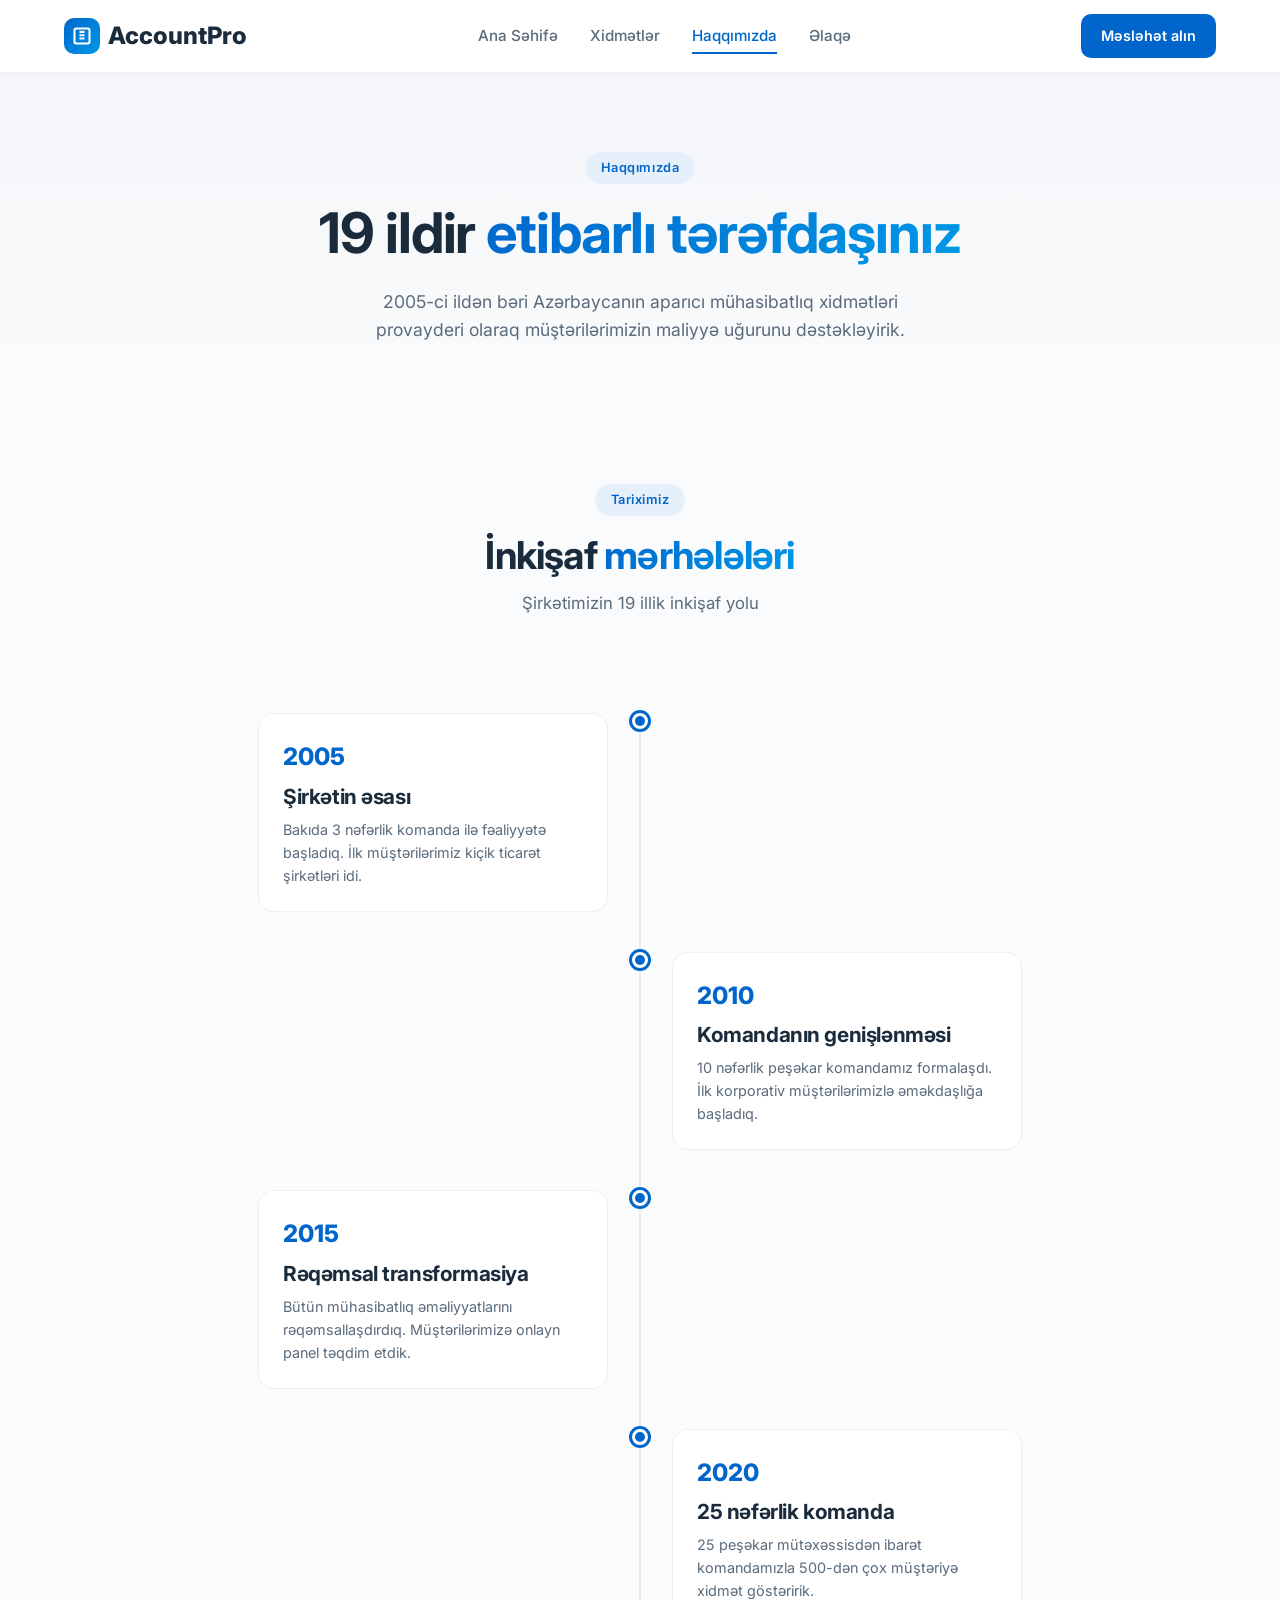
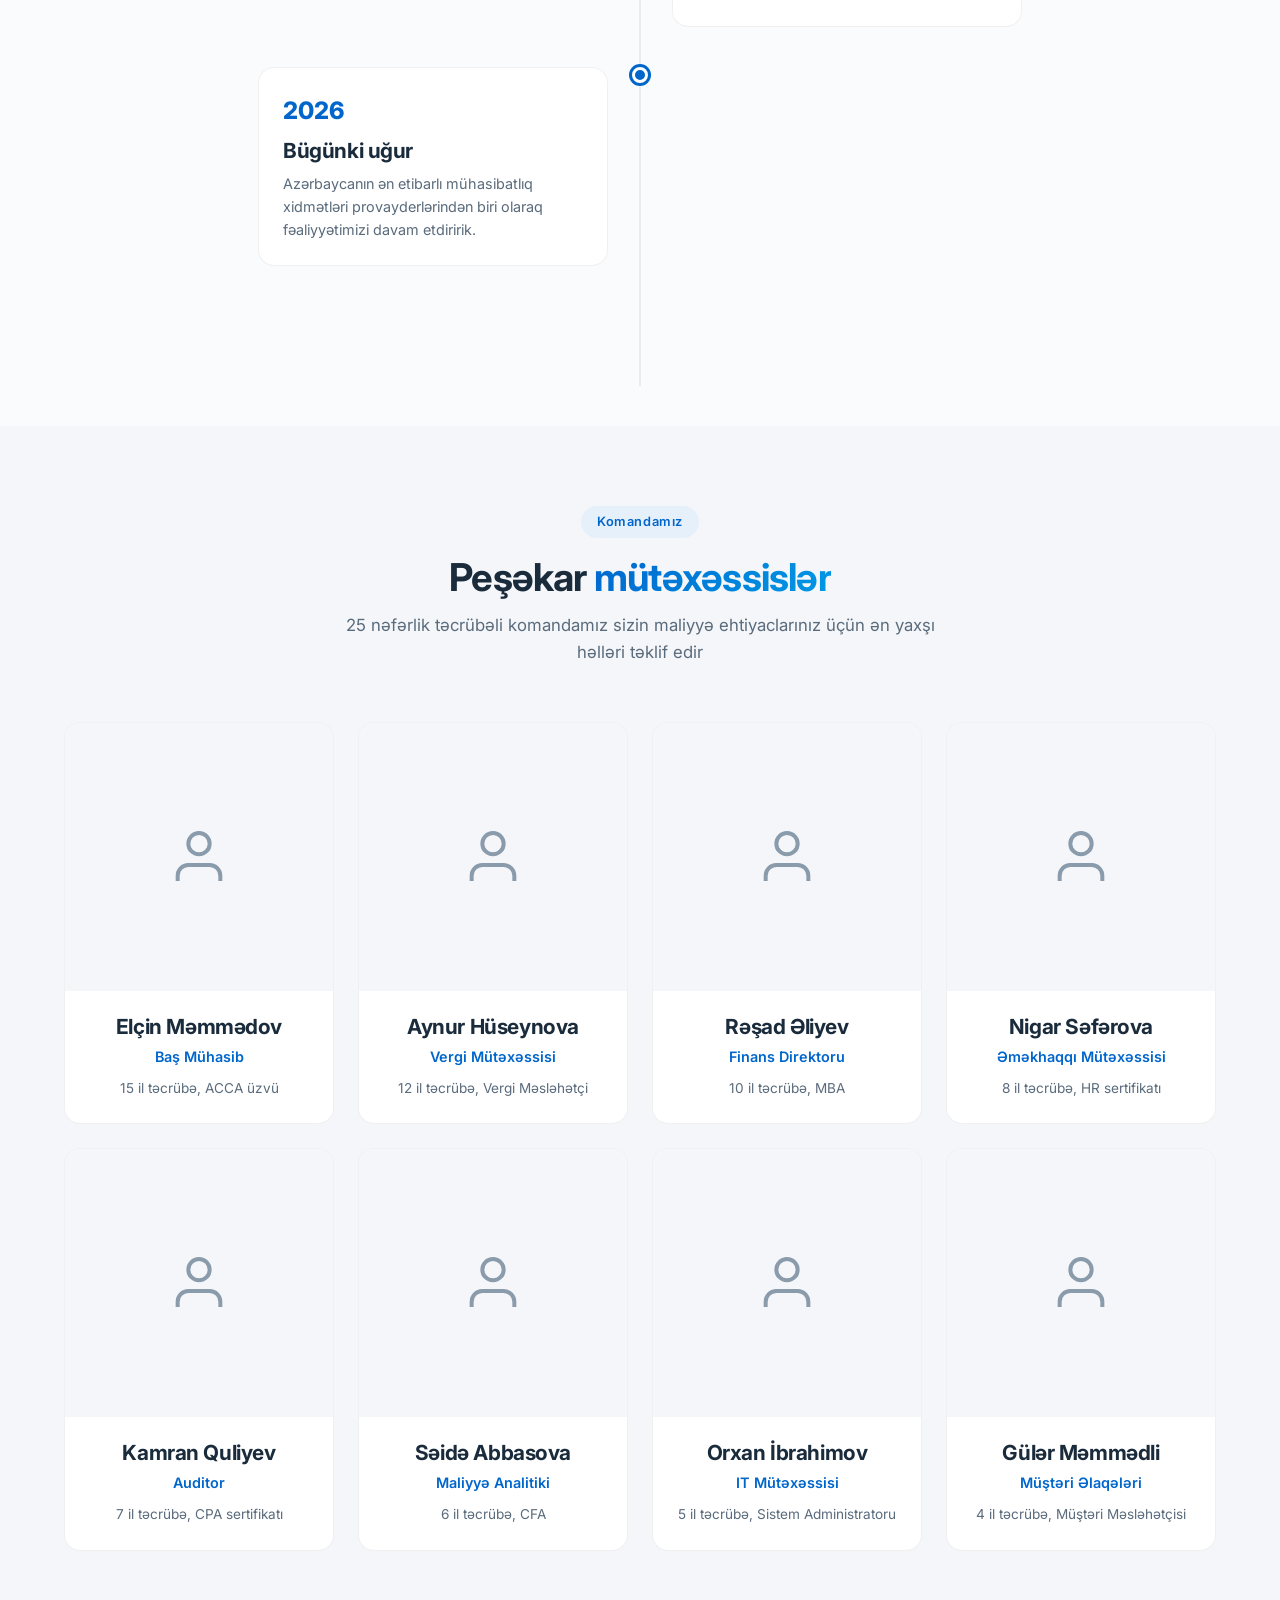
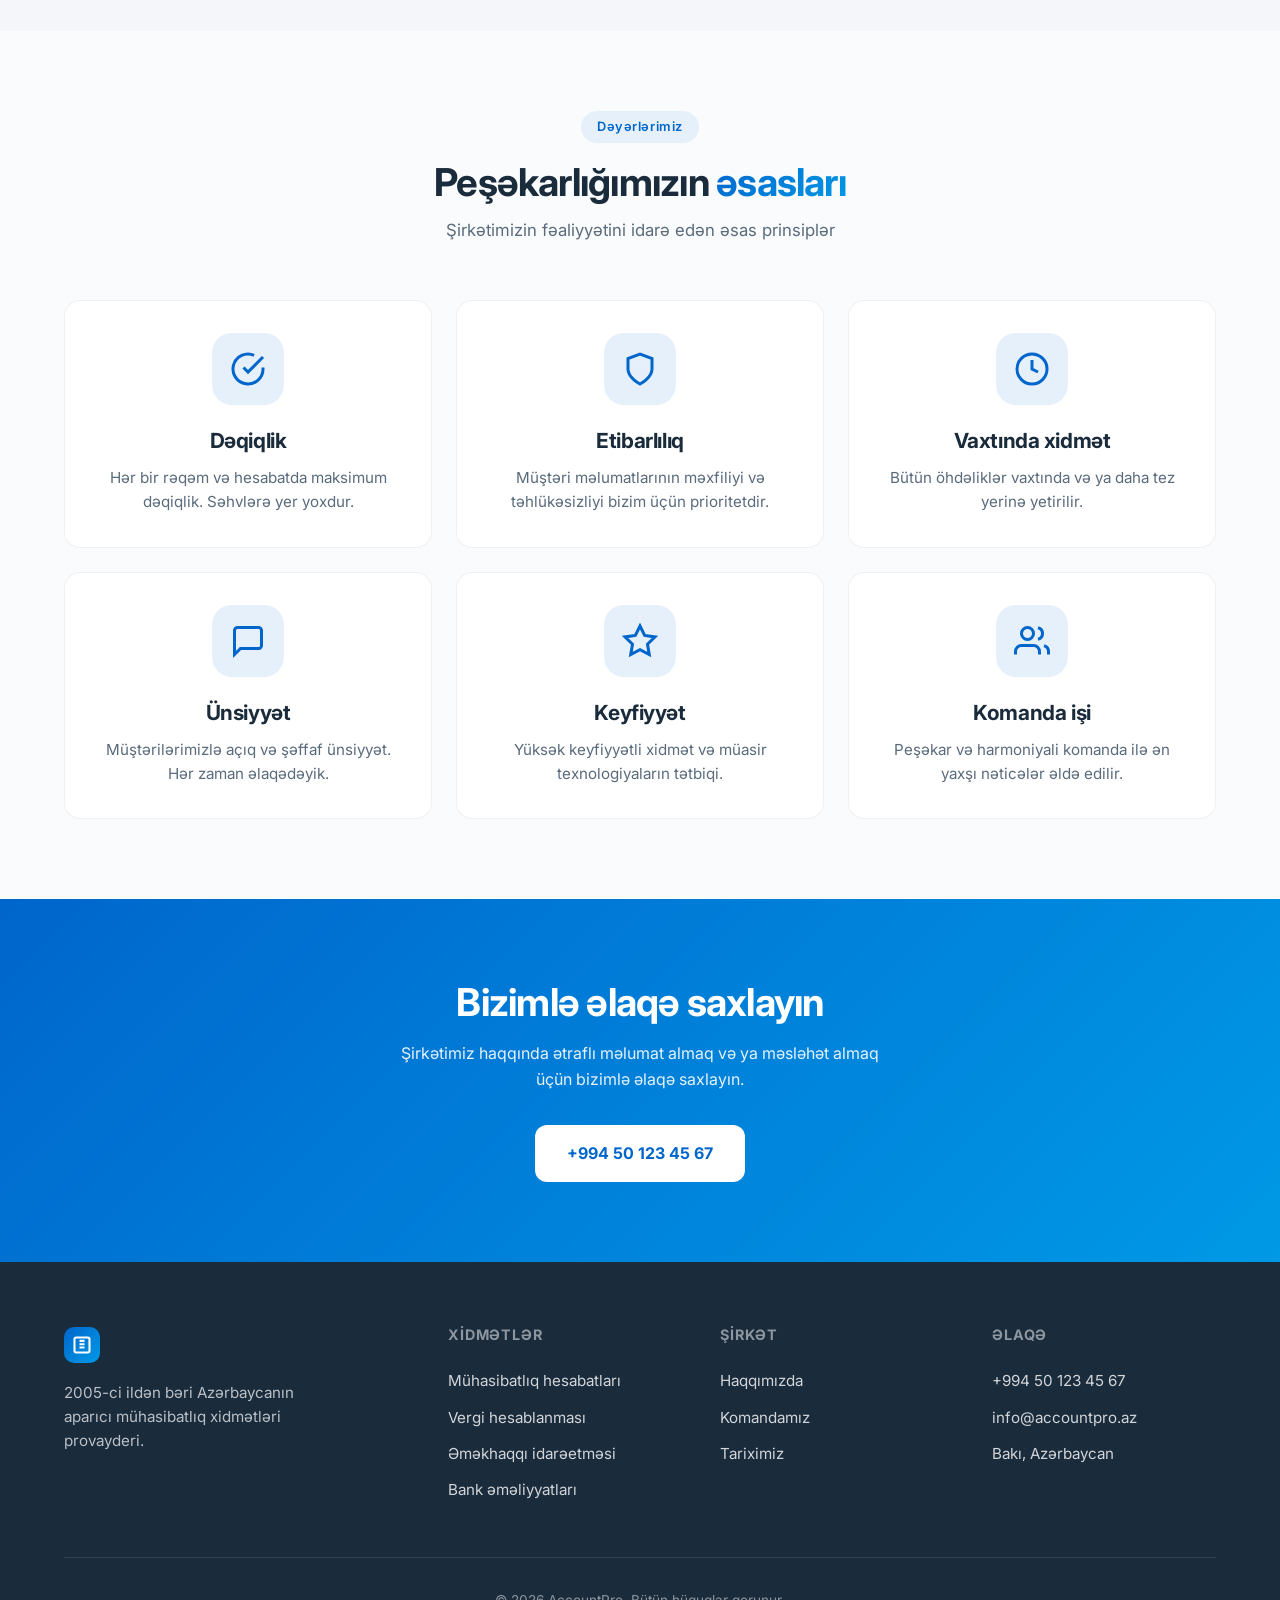
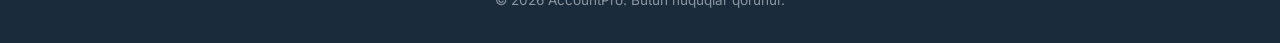
==== about.html @ 23fbb49e "feat: rebuild site as AccountPro accounting company website Co-authored-by: lotos433 <58439661+lotos" ====
<!DOCTYPE html>
<html lang="az">
<head>
  <meta charset="UTF-8">
  <meta name="viewport" content="width=device-width, initial-scale=1.0">
  <meta name="description" content="AccountPro haqqında - 2005-ci ildən bəri Azərbaycanda peşəkar mühasibatlıq xidmətləri">
  <title>Haqqımızda - AccountPro</title>
  <link rel="preconnect" href="https://fonts.googleapis.com">
  <link rel="preconnect" href="https://fonts.gstatic.com" crossorigin>
  <link href="https://fonts.googleapis.com/css2?family=Inter:wght@400;500;600;700;800&display=swap" rel="stylesheet">
  <link rel="stylesheet" href="styles.css">
</head>
<body>
  <header>
    <div class="container header-inner">
      <a href="index.html" class="logo">
        <div class="logo-icon">
          <svg viewBox="0 0 24 24" fill="none" stroke="currentColor" stroke-width="2.5">
            <path d="M9 7h6M9 11h6M9 15h6M5 3h14a2 2 0 0 1 2 2v14a2 2 0 0 1-2 2H5a2 2 0 0 1-2-2V5a2 2 0 0 1 2-2z"/>
          </svg>
        </div>
        AccountPro
      </a>
      <nav>
        <a href="index.html">Ana Səhifə</a>
        <a href="services.html">Xidmətlər</a>
        <a href="about.html" class="active">Haqqımızda</a>
        <a href="index.html#contact">Əlaqə</a>
      </nav>
      <a href="index.html#contact" class="contact-btn">Məsləhət alın</a>
      <button class="burger" aria-label="Menyu">
        <span></span>
        <span></span>
        <span></span>
      </button>
    </div>
  </header>

  <main>
    <section class="about-hero">
      <div class="container">
        <span class="section-badge">Haqqımızda</span>
        <h1>19 ildir <span class="gradient-text">etibarlı tərəfdaşınız</span></h1>
        <p>2005-ci ildən bəri Azərbaycanın aparıcı mühasibatlıq xidmətləri provayderi olaraq müştərilərimizin maliyyə uğurunu dəstəkləyirik.</p>
      </div>
    </section>

    <section class="section" id="timeline">
      <div class="container">
        <div class="section-header">
          <span class="section-badge">Tariximiz</span>
          <h2>İnkişaf <span class="gradient-text">mərhələləri</span></h2>
          <p>Şirkətimizin 19 illik inkişaf yolu</p>
        </div>
        <div class="timeline">
          <div class="timeline-item">
            <div class="timeline-dot"></div>
            <div class="timeline-content">
              <div class="timeline-year">2005</div>
              <h3>Şirkətin əsası</h3>
              <p>Bakıda 3 nəfərlik komanda ilə fəaliyyətə başladıq. İlk müştərilərimiz kiçik ticarət şirkətləri idi.</p>
            </div>
          </div>
          <div class="timeline-item">
            <div class="timeline-dot"></div>
            <div class="timeline-content">
              <div class="timeline-year">2010</div>
              <h3>Komandanın genişlənməsi</h3>
              <p>10 nəfərlik peşəkar komandamız formalaşdı. İlk korporativ müştərilərimizlə əməkdaşlığa başladıq.</p>
            </div>
          </div>
          <div class="timeline-item">
            <div class="timeline-dot"></div>
            <div class="timeline-content">
              <div class="timeline-year">2015</div>
              <h3>Rəqəmsal transformasiya</h3>
              <p>Bütün mühasibatlıq əməliyyatlarını rəqəmsallaşdırdıq. Müştərilərimizə onlayn panel təqdim etdik.</p>
            </div>
          </div>
          <div class="timeline-item">
            <div class="timeline-dot"></div>
            <div class="timeline-content">
              <div class="timeline-year">2020</div>
              <h3>25 nəfərlik komanda</h3>
              <p>25 peşəkar mütəxəssisdən ibarət komandamızla 500-dən çox müştəriyə xidmət göstəririk.</p>
            </div>
          </div>
          <div class="timeline-item">
            <div class="timeline-dot"></div>
            <div class="timeline-content">
              <div class="timeline-year">2026</div>
              <h3>Bügünki uğur</h3>
              <p>Azərbaycanın ən etibarlı mühasibatlıq xidmətləri provayderlərindən biri olaraq fəaliyyətimizi davam etdiririk.</p>
            </div>
          </div>
        </div>
      </div>
    </section>

    <section class="section section-alt" id="team">
      <div class="container">
        <div class="section-header">
          <span class="section-badge">Komandamız</span>
          <h2>Peşəkar <span class="gradient-text">mütəxəssislər</span></h2>
          <p>25 nəfərlik təcrübəli komandamız sizin maliyyə ehtiyaclarınız üçün ən yaxşı həlləri təklif edir</p>
        </div>
        <div class="team-grid">
          <div class="team-card">
            <div class="team-avatar">
              <svg viewBox="0 0 24 24" fill="none" stroke="currentColor" stroke-width="1.5">
                <path d="M20 21v-2a4 4 0 0 0-4-4H8a4 4 0 0 0-4 4v2"/>
                <circle cx="12" cy="7" r="4"/>
              </svg>
            </div>
            <div class="team-info">
              <h3>Elçin Məmmədov</h3>
              <span>Baş Mühasib</span>
              <p>15 il təcrübə, ACCA üzvü</p>
            </div>
          </div>
          <div class="team-card">
            <div class="team-avatar">
              <svg viewBox="0 0 24 24" fill="none" stroke="currentColor" stroke-width="1.5">
                <path d="M20 21v-2a4 4 0 0 0-4-4H8a4 4 0 0 0-4 4v2"/>
                <circle cx="12" cy="7" r="4"/>
              </svg>
            </div>
            <div class="team-info">
              <h3>Aynur Hüseynova</h3>
              <span>Vergi Mütəxəssisi</span>
              <p>12 il təcrübə, Vergi Məsləhətçi</p>
            </div>
          </div>
          <div class="team-card">
            <div class="team-avatar">
              <svg viewBox="0 0 24 24" fill="none" stroke="currentColor" stroke-width="1.5">
                <path d="M20 21v-2a4 4 0 0 0-4-4H8a4 4 0 0 0-4 4v2"/>
                <circle cx="12" cy="7" r="4"/>
              </svg>
            </div>
            <div class="team-info">
              <h3>Rəşad Əliyev</h3>
              <span>Finans Direktoru</span>
              <p>10 il təcrübə, MBA</p>
            </div>
          </div>
          <div class="team-card">
            <div class="team-avatar">
              <svg viewBox="0 0 24 24" fill="none" stroke="currentColor" stroke-width="1.5">
                <path d="M20 21v-2a4 4 0 0 0-4-4H8a4 4 0 0 0-4 4v2"/>
                <circle cx="12" cy="7" r="4"/>
              </svg>
            </div>
            <div class="team-info">
              <h3>Nigar Səfərova</h3>
              <span>Əməkhaqqı Mütəxəssisi</span>
              <p>8 il təcrübə, HR sertifikatı</p>
            </div>
          </div>
          <div class="team-card">
            <div class="team-avatar">
              <svg viewBox="0 0 24 24" fill="none" stroke="currentColor" stroke-width="1.5">
                <path d="M20 21v-2a4 4 0 0 0-4-4H8a4 4 0 0 0-4 4v2"/>
                <circle cx="12" cy="7" r="4"/>
              </svg>
            </div>
            <div class="team-info">
              <h3>Kamran Quliyev</h3>
              <span>Auditor</span>
              <p>7 il təcrübə, CPA sertifikatı</p>
            </div>
          </div>
          <div class="team-card">
            <div class="team-avatar">
              <svg viewBox="0 0 24 24" fill="none" stroke="currentColor" stroke-width="1.5">
                <path d="M20 21v-2a4 4 0 0 0-4-4H8a4 4 0 0 0-4 4v2"/>
                <circle cx="12" cy="7" r="4"/>
              </svg>
            </div>
            <div class="team-info">
              <h3>Səidə Abbasova</h3>
              <span>Maliyyə Analitiki</span>
              <p>6 il təcrübə, CFA</p>
            </div>
          </div>
          <div class="team-card">
            <div class="team-avatar">
              <svg viewBox="0 0 24 24" fill="none" stroke="currentColor" stroke-width="1.5">
                <path d="M20 21v-2a4 4 0 0 0-4-4H8a4 4 0 0 0-4 4v2"/>
                <circle cx="12" cy="7" r="4"/>
              </svg>
            </div>
            <div class="team-info">
              <h3>Orxan İbrahimov</h3>
              <span>IT Mütəxəssisi</span>
              <p>5 il təcrübə, Sistem Administratoru</p>
            </div>
          </div>
          <div class="team-card">
            <div class="team-avatar">
              <svg viewBox="0 0 24 24" fill="none" stroke="currentColor" stroke-width="1.5">
                <path d="M20 21v-2a4 4 0 0 0-4-4H8a4 4 0 0 0-4 4v2"/>
                <circle cx="12" cy="7" r="4"/>
              </svg>
            </div>
            <div class="team-info">
              <h3>Gülər Məmmədli</h3>
              <span>Müştəri Əlaqələri</span>
              <p>4 il təcrübə, Müştəri Məsləhətçisi</p>
            </div>
          </div>
        </div>
      </div>
    </section>

    <section class="section">
      <div class="container">
        <div class="section-header">
          <span class="section-badge">Dəyərlərimiz</span>
          <h2>Peşəkarlığımızın <span class="gradient-text">əsasları</span></h2>
          <p>Şirkətimizin fəaliyyətini idarə edən əsas prinsiplər</p>
        </div>
        <div class="values-grid">
          <div class="value-card">
            <div class="value-icon">
              <svg viewBox="0 0 24 24" fill="none" stroke="currentColor" stroke-width="2">
                <path d="M22 11.08V12a10 10 0 1 1-5.93-9.14"/>
                <polyline points="22 4 12 14.01 9 11.01"/>
              </svg>
            </div>
            <h3>Dəqiqlik</h3>
            <p>Hər bir rəqəm və hesabatda maksimum dəqiqlik. Səhvlərə yer yoxdur.</p>
          </div>
          <div class="value-card">
            <div class="value-icon">
              <svg viewBox="0 0 24 24" fill="none" stroke="currentColor" stroke-width="2">
                <path d="M12 22s8-4 8-10V5l-8-3-8 3v7c0 6 8 10 8 10z"/>
              </svg>
            </div>
            <h3>Etibarlılıq</h3>
            <p>Müştəri məlumatlarının məxfiliyi və təhlükəsizliyi bizim üçün prioritetdir.</p>
          </div>
          <div class="value-card">
            <div class="value-icon">
              <svg viewBox="0 0 24 24" fill="none" stroke="currentColor" stroke-width="2">
                <circle cx="12" cy="12" r="10"/>
                <polyline points="12 6 12 12 16 14"/>
              </svg>
            </div>
            <h3>Vaxtında xidmət</h3>
            <p>Bütün öhdəliklər vaxtında və ya daha tez yerinə yetirilir.</p>
          </div>
          <div class="value-card">
            <div class="value-icon">
              <svg viewBox="0 0 24 24" fill="none" stroke="currentColor" stroke-width="2">
                <path d="M21 15a2 2 0 0 1-2 2H7l-4 4V5a2 2 0 0 1 2-2h14a2 2 0 0 1 2 2z"/>
              </svg>
            </div>
            <h3>Ünsiyyət</h3>
            <p>Müştərilərimizlə açıq və şəffaf ünsiyyət. Hər zaman əlaqədəyik.</p>
          </div>
          <div class="value-card">
            <div class="value-icon">
              <svg viewBox="0 0 24 24" fill="none" stroke="currentColor" stroke-width="2">
                <polygon points="12 2 15.09 8.26 22 9.27 17 14.14 18.18 21.02 12 17.77 5.82 21.02 7 14.14 2 9.27 8.91 8.26 12 2"/>
              </svg>
            </div>
            <h3>Keyfiyyət</h3>
            <p>Yüksək keyfiyyətli xidmət və müasir texnologiyaların tətbiqi.</p>
          </div>
          <div class="value-card">
            <div class="value-icon">
              <svg viewBox="0 0 24 24" fill="none" stroke="currentColor" stroke-width="2">
                <path d="M17 21v-2a4 4 0 0 0-4-4H5a4 4 0 0 0-4 4v2"/>
                <circle cx="9" cy="7" r="4"/>
                <path d="M23 21v-2a4 4 0 0 0-3-3.87"/>
                <path d="M16 3.13a4 4 0 0 1 0 7.75"/>
              </svg>
            </div>
            <h3>Komanda işi</h3>
            <p>Peşəkar və harmoniyali komanda ilə ən yaxşı nəticələr əldə edilir.</p>
          </div>
        </div>
      </div>
    </section>

    <section class="cta-section">
      <div class="container">
        <h2>Bizimlə əlaqə saxlayın</h2>
        <p>Şirkətimiz haqqında ətraflı məlumat almaq və ya məsləhət almaq üçün bizimlə əlaqə saxlayın.</p>
        <a href="tel:+994501234567" class="cta-btn">+994 50 123 45 67</a>
      </div>
    </section>
  </main>

  <footer>
    <div class="container">
      <div class="footer-grid">
        <div class="footer-brand">
          <a href="index.html" class="logo">
            <div class="logo-icon">
              <svg viewBox="0 0 24 24" fill="none" stroke="currentColor" stroke-width="2.5">
                <path d="M9 7h6M9 11h6M9 15h6M5 3h14a2 2 0 0 1 2 2v14a2 2 0 0 1-2 2H5a2 2 0 0 1-2-2V5a2 2 0 0 1 2-2z"/>
              </svg>
            </div>
            AccountPro
          </a>
          <p>2005-ci ildən bəri Azərbaycanın aparıcı mühasibatlıq xidmətləri provayderi.</p>
        </div>
        <div class="footer-col">
          <h4>Xidmətlər</h4>
          <a href="services.html">Mühasibatlıq hesabatları</a>
          <a href="services.html">Vergi hesablanması</a>
          <a href="services.html">Əməkhaqqı idarəetməsi</a>
          <a href="services.html">Bank əməliyyatları</a>
        </div>
        <div class="footer-col">
          <h4>Şirkət</h4>
          <a href="about.html">Haqqımızda</a>
          <a href="about.html#team">Komandamız</a>
          <a href="about.html#timeline">Tariximiz</a>
        </div>
        <div class="footer-col">
          <h4>Əlaqə</h4>
          <a href="tel:+994501234567">+994 50 123 45 67</a>
          <a href="mailto:info@accountpro.az">info@accountpro.az</a>
          <a href="#">Bakı, Azərbaycan</a>
        </div>
      </div>
      <div class="footer-bottom">
        © 2026 AccountPro. Bütün hüquqlar qorunur.
      </div>
    </div>
  </footer>

  <script src="script.js"></script>
</body>
</html>
---- styles.css ----
:root {
  --bg: #fafbfc;
  --bg-2: #ffffff;
  --surface: #ffffff;
  --surface-alt: #f4f6f9;
  --text: #1a2b3c;
  --text-secondary: #5a6b7c;
  --muted: #8a9bac;
  --line: rgba(0, 0, 0, 0.06);
  --accent: #0066cc;
  --accent-hover: #0052a3;
  --accent-light: #e6f0fa;
  --grad: linear-gradient(135deg, #0066cc 0%, #0099e6 100%);
  --radius: 16px;
  --radius-sm: 10px;
  --maxw: 1200px;
  --shadow: 0 4px 24px rgba(0, 0, 0, 0.06);
  --shadow-hover: 0 8px 32px rgba(0, 0, 0, 0.1);
}

* { box-sizing: border-box; margin: 0; padding: 0; }

html { scroll-behavior: smooth; }

body {
  font-family: 'Inter', -apple-system, BlinkMacSystemFont, 'Segoe UI', Roboto, sans-serif;
  background: var(--bg);
  color: var(--text);
  line-height: 1.6;
  -webkit-font-smoothing: antialiased;
  overflow-x: hidden;
}

img { max-width: 100%; display: block; }
a { color: inherit; text-decoration: none; }
button { font: inherit; cursor: pointer; border: 0; background: transparent; color: inherit; }
ul { list-style: none; }

.container { max-width: var(--maxw); margin: 0 auto; padding: 0 24px; }

h1, h2, h3, h4 {
  font-weight: 700;
  line-height: 1.2;
  letter-spacing: -0.02em;
}

h1 { font-size: clamp(2.2rem, 5vw, 3.5rem); }
h2 { font-size: clamp(1.8rem, 3vw, 2.5rem); }
h3 { font-size: 1.3rem; }

.section-badge {
  display: inline-block;
  padding: 6px 16px;
  background: var(--accent-light);
  color: var(--accent);
  border-radius: 999px;
  font-size: 0.8rem;
  font-weight: 600;
  letter-spacing: 0.04em;
  margin-bottom: 16px;
}

.gradient-text {
  background: var(--grad);
  -webkit-background-clip: text;
  background-clip: text;
  color: transparent;
}

header {
  position: fixed;
  top: 0;
  left: 0;
  right: 0;
  z-index: 100;
  background: rgba(255, 255, 255, 0.95);
  backdrop-filter: blur(12px);
  border-bottom: 1px solid var(--line);
}

.header-inner {
  display: flex;
  align-items: center;
  justify-content: space-between;
  height: 72px;
  gap: 32px;
}

.logo {
  font-size: 1.5rem;
  font-weight: 800;
  color: var(--text);
  display: flex;
  align-items: center;
  gap: 8px;
}

.logo-icon {
  width: 36px;
  height: 36px;
  background: var(--grad);
  border-radius: 10px;
  display: flex;
  align-items: center;
  justify-content: center;
}

.logo-icon svg { width: 20px; height: 20px; color: white; }

nav { display: flex; gap: 32px; }

nav a {
  font-size: 0.95rem;
  font-weight: 500;
  color: var(--text-secondary);
  transition: color 0.2s;
  position: relative;
  padding: 4px 0;
}

nav a:hover, nav a.active { color: var(--accent); }

nav a::after {
  content: '';
  position: absolute;
  bottom: -2px;
  left: 0;
  width: 0;
  height: 2px;
  background: var(--accent);
  transition: width 0.25s;
}

nav a:hover::after, nav a.active::after { width: 100%; }

.contact-btn {
  padding: 10px 20px;
  background: var(--accent);
  color: white;
  border-radius: 10px;
  font-weight: 600;
  font-size: 0.9rem;
  transition: background 0.2s, transform 0.15s;
}

.contact-btn:hover { background: var(--accent-hover); transform: translateY(-1px); }

.burger {
  display: none;
  flex-direction: column;
  gap: 5px;
  padding: 8px;
  cursor: pointer;
}

.burger span {
  width: 24px;
  height: 2px;
  background: var(--text);
  border-radius: 2px;
  transition: all 0.3s;
}

.burger.open span:nth-child(1) { transform: rotate(45deg) translate(5px, 5px); }
.burger.open span:nth-child(2) { opacity: 0; }
.burger.open span:nth-child(3) { transform: rotate(-45deg) translate(5px, -5px); }

main { padding-top: 72px; }

.hero {
  padding: 80px 0 60px;
  background: linear-gradient(180deg, var(--surface-alt) 0%, var(--bg) 100%);
}

.hero-grid {
  display: grid;
  grid-template-columns: 1.2fr 1fr;
  gap: 64px;
  align-items: center;
}

.hero-content { max-width: 560px; }

.hero-content h1 { margin-bottom: 24px; }

.hero-content p {
  font-size: 1.1rem;
  color: var(--text-secondary);
  margin-bottom: 32px;
  line-height: 1.7;
}

.hero-stats {
  display: flex;
  gap: 48px;
  margin-top: 48px;
  padding-top: 32px;
  border-top: 1px solid var(--line);
}

.hero-stat strong {
  display: block;
  font-size: 2rem;
  font-weight: 800;
  color: var(--accent);
}

.hero-stat span {
  font-size: 0.9rem;
  color: var(--muted);
}

.hero-visual {
  position: relative;
}

.hero-card {
  background: white;
  border-radius: 24px;
  padding: 40px;
  box-shadow: var(--shadow);
  border: 1px solid var(--line);
}

.hero-card h3 {
  margin-bottom: 20px;
  color: var(--text);
}

.service-preview {
  display: flex;
  flex-direction: column;
  gap: 16px;
}

.service-preview-item {
  display: flex;
  align-items: center;
  gap: 16px;
  padding: 16px;
  background: var(--surface-alt);
  border-radius: 12px;
  transition: transform 0.2s, box-shadow 0.2s;
}

.service-preview-item:hover {
  transform: translateX(4px);
  box-shadow: var(--shadow);
}

.service-icon {
  width: 48px;
  height: 48px;
  background: var(--accent-light);
  border-radius: 12px;
  display: flex;
  align-items: center;
  justify-content: center;
  flex-shrink: 0;
}

.service-icon svg { width: 24px; height: 24px; color: var(--accent); }

.service-preview-item span {
  font-weight: 600;
  font-size: 0.95rem;
}

.section { padding: 80px 0; }

.section-alt { background: var(--surface-alt); }

.section-header {
  text-align: center;
  max-width: 640px;
  margin: 0 auto 56px;
}

.section-header p {
  color: var(--text-secondary);
  margin-top: 12px;
  font-size: 1.05rem;
}

.services-grid {
  display: grid;
  grid-template-columns: repeat(3, 1fr);
  gap: 24px;
}

.service-card {
  background: white;
  border-radius: var(--radius);
  padding: 32px;
  border: 1px solid var(--line);
  transition: transform 0.25s, box-shadow 0.25s;
  cursor: pointer;
}

.service-card:hover {
  transform: translateY(-4px);
  box-shadow: var(--shadow-hover);
}

.service-card-icon {
  width: 56px;
  height: 56px;
  background: var(--accent-light);
  border-radius: 14px;
  display: flex;
  align-items: center;
  justify-content: center;
  margin-bottom: 20px;
}

.service-card-icon svg { width: 28px; height: 28px; color: var(--accent); }

.service-card h3 { margin-bottom: 12px; }

.service-card p {
  color: var(--text-secondary);
  font-size: 0.95rem;
  line-height: 1.6;
}

.why-grid {
  display: grid;
  grid-template-columns: repeat(4, 1fr);
  gap: 24px;
}

.why-item {
  text-align: center;
  padding: 32px 24px;
  background: white;
  border-radius: var(--radius);
  border: 1px solid var(--line);
}

.why-icon {
  width: 64px;
  height: 64px;
  background: var(--grad);
  border-radius: 16px;
  display: flex;
  align-items: center;
  justify-content: center;
  margin: 0 auto 20px;
}

.why-icon svg { width: 32px; height: 32px; color: white; }

.why-item h3 { margin-bottom: 8px; }

.why-item p {
  color: var(--text-secondary);
  font-size: 0.9rem;
}

.cta-section {
  padding: 80px 0;
  background: var(--grad);
  color: white;
  text-align: center;
}

.cta-section h2 { margin-bottom: 16px; }

.cta-section p {
  max-width: 500px;
  margin: 0 auto 32px;
  opacity: 0.9;
}

.cta-btn {
  display: inline-block;
  padding: 16px 32px;
  background: white;
  color: var(--accent);
  border-radius: 12px;
  font-weight: 700;
  font-size: 1rem;
  transition: transform 0.2s, box-shadow 0.2s;
}

.cta-btn:hover {
  transform: translateY(-2px);
  box-shadow: 0 8px 24px rgba(0, 0, 0, 0.15);
}

footer {
  background: var(--text);
  color: white;
  padding: 64px 0 32px;
}

.footer-grid {
  display: grid;
  grid-template-columns: 1.5fr 1fr 1fr 1fr;
  gap: 48px;
  margin-bottom: 48px;
}

.footer-brand .logo { margin-bottom: 16px; }

.footer-brand p {
  color: rgba(255, 255, 255, 0.7);
  font-size: 0.95rem;
  max-width: 280px;
}

.footer-col h4 {
  font-size: 0.9rem;
  font-weight: 700;
  text-transform: uppercase;
  letter-spacing: 0.06em;
  margin-bottom: 20px;
  color: rgba(255, 255, 255, 0.5);
}

.footer-col a {
  display: block;
  padding: 6px 0;
  color: rgba(255, 255, 255, 0.8);
  font-size: 0.95rem;
  transition: color 0.2s;
}

.footer-col a:hover { color: white; }

.footer-bottom {
  border-top: 1px solid rgba(255, 255, 255, 0.1);
  padding-top: 32px;
  text-align: center;
  color: rgba(255, 255, 255, 0.5);
  font-size: 0.85rem;
}

@media (max-width: 960px) {
  .nav { display: none; }
  .contact-btn { display: none; }
  .burger { display: flex; }
  
  .nav.open {
    display: flex;
    position: absolute;
    top: 72px;
    left: 0;
    right: 0;
    flex-direction: column;
    background: white;
    padding: 24px;
    gap: 16px;
    border-bottom: 1px solid var(--line);
    box-shadow: var(--shadow);
  }
  
  .hero-grid { grid-template-columns: 1fr; gap: 40px; }
  .hero-visual { order: -1; }
  .services-grid { grid-template-columns: repeat(2, 1fr); }
  .why-grid { grid-template-columns: repeat(2, 1fr); }
  .footer-grid { grid-template-columns: 1fr 1fr; }
}

@media (max-width: 640px) {
  .hero { padding: 48px 0 40px; }
  .hero-stats { gap: 24px; flex-wrap: wrap; }
  .services-grid { grid-template-columns: 1fr; }
  .why-grid { grid-template-columns: 1fr; }
  .footer-grid { grid-template-columns: 1fr; }
}

.about-hero {
  padding: 80px 0 60px;
  background: linear-gradient(180deg, var(--surface-alt) 0%, var(--bg) 100%);
  text-align: center;
}

.about-hero h1 { margin-bottom: 20px; }

.about-hero p {
  max-width: 600px;
  margin: 0 auto;
  color: var(--text-secondary);
  font-size: 1.1rem;
}

.timeline {
  position: relative;
  max-width: 800px;
  margin: 0 auto;
  padding: 40px 0;
}

.timeline::before {
  content: '';
  position: absolute;
  left: 50%;
  transform: translateX(-50%);
  width: 2px;
  height: 100%;
  background: var(--line);
}

.timeline-item {
  display: flex;
  justify-content: flex-end;
  padding-right: calc(50% + 32px);
  position: relative;
  margin-bottom: 40px;
}

.timeline-item:nth-child(even) {
  justify-content: flex-start;
  padding-right: 0;
  padding-left: calc(50% + 32px);
}

.timeline-dot {
  position: absolute;
  left: 50%;
  transform: translateX(-50%);
  width: 16px;
  height: 16px;
  background: var(--accent);
  border-radius: 50%;
  border: 3px solid white;
  box-shadow: 0 0 0 3px var(--accent);
}

.timeline-content {
  background: white;
  padding: 24px;
  border-radius: var(--radius);
  border: 1px solid var(--line);
  max-width: 350px;
}

.timeline-year {
  font-weight: 800;
  font-size: 1.5rem;
  color: var(--accent);
  margin-bottom: 8px;
}

.timeline-content h3 { margin-bottom: 8px; }

.timeline-content p {
  color: var(--text-secondary);
  font-size: 0.9rem;
}

.team-grid {
  display: grid;
  grid-template-columns: repeat(4, 1fr);
  gap: 24px;
}

.team-card {
  background: white;
  border-radius: var(--radius);
  overflow: hidden;
  border: 1px solid var(--line);
  text-align: center;
  transition: transform 0.25s, box-shadow 0.25s;
}

.team-card:hover {
  transform: translateY(-4px);
  box-shadow: var(--shadow-hover);
}

.team-avatar {
  width: 100%;
  aspect-ratio: 1;
  background: var(--surface-alt);
  display: flex;
  align-items: center;
  justify-content: center;
}

.team-avatar svg { width: 64px; height: 64px; color: var(--muted); }

.team-info { padding: 24px; }

.team-info h3 { margin-bottom: 4px; }

.team-info span {
  color: var(--accent);
  font-size: 0.9rem;
  font-weight: 600;
}

.team-info p {
  color: var(--text-secondary);
  font-size: 0.85rem;
  margin-top: 8px;
}

.values-grid {
  display: grid;
  grid-template-columns: repeat(3, 1fr);
  gap: 24px;
}

.value-card {
  background: white;
  border-radius: var(--radius);
  padding: 32px;
  border: 1px solid var(--line);
  text-align: center;
}

.value-icon {
  width: 72px;
  height: 72px;
  background: var(--accent-light);
  border-radius: 20px;
  display: flex;
  align-items: center;
  justify-content: center;
  margin: 0 auto 24px;
}

.value-icon svg { width: 36px; height: 36px; color: var(--accent); }

.value-card h3 { margin-bottom: 12px; }

.value-card p { color: var(--text-secondary); font-size: 0.95rem; }

.services-hero {
  padding: 80px 0 60px;
  background: linear-gradient(180deg, var(--surface-alt) 0%, var(--bg) 100%);
  text-align: center;
}

.services-hero h1 { margin-bottom: 20px; }

.services-hero p {
  max-width: 600px;
  margin: 0 auto;
  color: var(--text-secondary);
  font-size: 1.1rem;
}

.accordion { max-width: 800px; margin: 0 auto; }

.accordion-item {
  background: white;
  border-radius: var(--radius);
  border: 1px solid var(--line);
  margin-bottom: 16px;
  overflow: hidden;
  transition: box-shadow 0.25s;
}

.accordion-item:hover { box-shadow: var(--shadow); }

.accordion-header {
  display: flex;
  align-items: center;
  justify-content: space-between;
  padding: 24px 28px;
  cursor: pointer;
  transition: background 0.2s;
}

.accordion-header:hover { background: var(--surface-alt); }

.accordion-title {
  display: flex;
  align-items: center;
  gap: 16px;
}

.accordion-icon {
  width: 48px;
  height: 48px;
  background: var(--accent-light);
  border-radius: 12px;
  display: flex;
  align-items: center;
  justify-content: center;
  flex-shrink: 0;
}

.accordion-icon svg { width: 24px; height: 24px; color: var(--accent); }

.accordion-title h3 { font-size: 1.1rem; }

.accordion-arrow {
  width: 32px;
  height: 32px;
  display: flex;
  align-items: center;
  justify-content: center;
  border-radius: 8px;
  background: var(--surface-alt);
  transition: transform 0.3s, background 0.2s;
}

.accordion-arrow svg { width: 16px; height: 16px; color: var(--text-secondary); }

.accordion-item.open .accordion-arrow {
  transform: rotate(180deg);
  background: var(--accent-light);
}

.accordion-item.open .accordion-arrow svg { color: var(--accent); }

.accordion-content {
  max-height: 0;
  overflow: hidden;
  transition: max-height 0.35s ease-out;
}

.accordion-body {
  padding: 0 28px 28px;
  color: var(--text-secondary);
  line-height: 1.7;
}

.accordion-body ul {
  margin-top: 16px;
}

.accordion-body li {
  padding: 8px 0;
  padding-left: 24px;
  position: relative;
}

.accordion-body li::before {
  content: '';
  position: absolute;
  left: 0;
  top: 50%;
  transform: translateY(-50%);
  width: 8px;
  height: 8px;
  background: var(--accent);
  border-radius: 50%;
}

.pricing-grid {
  display: grid;
  grid-template-columns: repeat(3, 1fr);
  gap: 24px;
}

.pricing-card {
  background: white;
  border-radius: var(--radius);
  padding: 40px 32px;
  border: 1px solid var(--line);
  text-align: center;
  transition: transform 0.25s, box-shadow 0.25s;
}

.pricing-card:hover {
  transform: translateY(-4px);
  box-shadow: var(--shadow-hover);
}

.pricing-card.featured {
  background: var(--grad);
  color: white;
  border-color: transparent;
  position: relative;
}

.pricing-card.featured::before {
  content: 'Populyar';
  position: absolute;
  top: -12px;
  left: 50%;
  transform: translateX(-50%);
  background: white;
  color: var(--accent);
  padding: 4px 16px;
  border-radius: 999px;
  font-size: 0.8rem;
  font-weight: 700;
}

.pricing-card h3 { margin-bottom: 8px; }

.pricing-card .price {
  font-size: 2.5rem;
  font-weight: 800;
  margin: 24px 0;
}

.pricing-card.featured .price { color: white; }

.pricing-card .price span {
  font-size: 1rem;
  font-weight: 500;
  opacity: 0.8;
}

.pricing-card ul { text-align: left; margin: 24px 0; }

.pricing-card li {
  padding: 12px 0;
  border-bottom: 1px solid rgba(0, 0, 0, 0.06);
  display: flex;
  align-items: center;
  gap: 12px;
}

.pricing-card.featured li { border-color: rgba(255, 255, 255, 0.2); }

.pricing-card li svg { width: 20px; height: 20px; color: var(--accent); flex-shrink: 0; }

.pricing-card.featured li svg { color: white; }

.pricing-btn {
  display: block;
  width: 100%;
  padding: 14px 24px;
  background: var(--accent);
  color: white;
  border-radius: 10px;
  font-weight: 600;
  transition: background 0.2s;
}

.pricing-btn:hover { background: var(--accent-hover); }

.pricing-card.featured .pricing-btn {
  background: white;
  color: var(--accent);
}

.pricing-card.featured .pricing-btn:hover { background: var(--surface-alt); }

@media (max-width: 960px) {
  .timeline::before { left: 20px; }
  .timeline-item, .timeline-item:nth-child(even) {
    padding-left: 56px;
    padding-right: 0;
    justify-content: flex-start;
  }
  .timeline-dot { left: 20px; }
  .team-grid { grid-template-columns: repeat(2, 1fr); }
  .pricing-grid { grid-template-columns: 1fr; max-width: 400px; margin: 0 auto; }
}

@media (max-width: 640px) {
  .team-grid { grid-template-columns: 1fr; }
  .values-grid { grid-template-columns: 1fr; }
  .accordion-header { padding: 20px; }
  .accordion-body { padding: 0 20px 20px; }
}
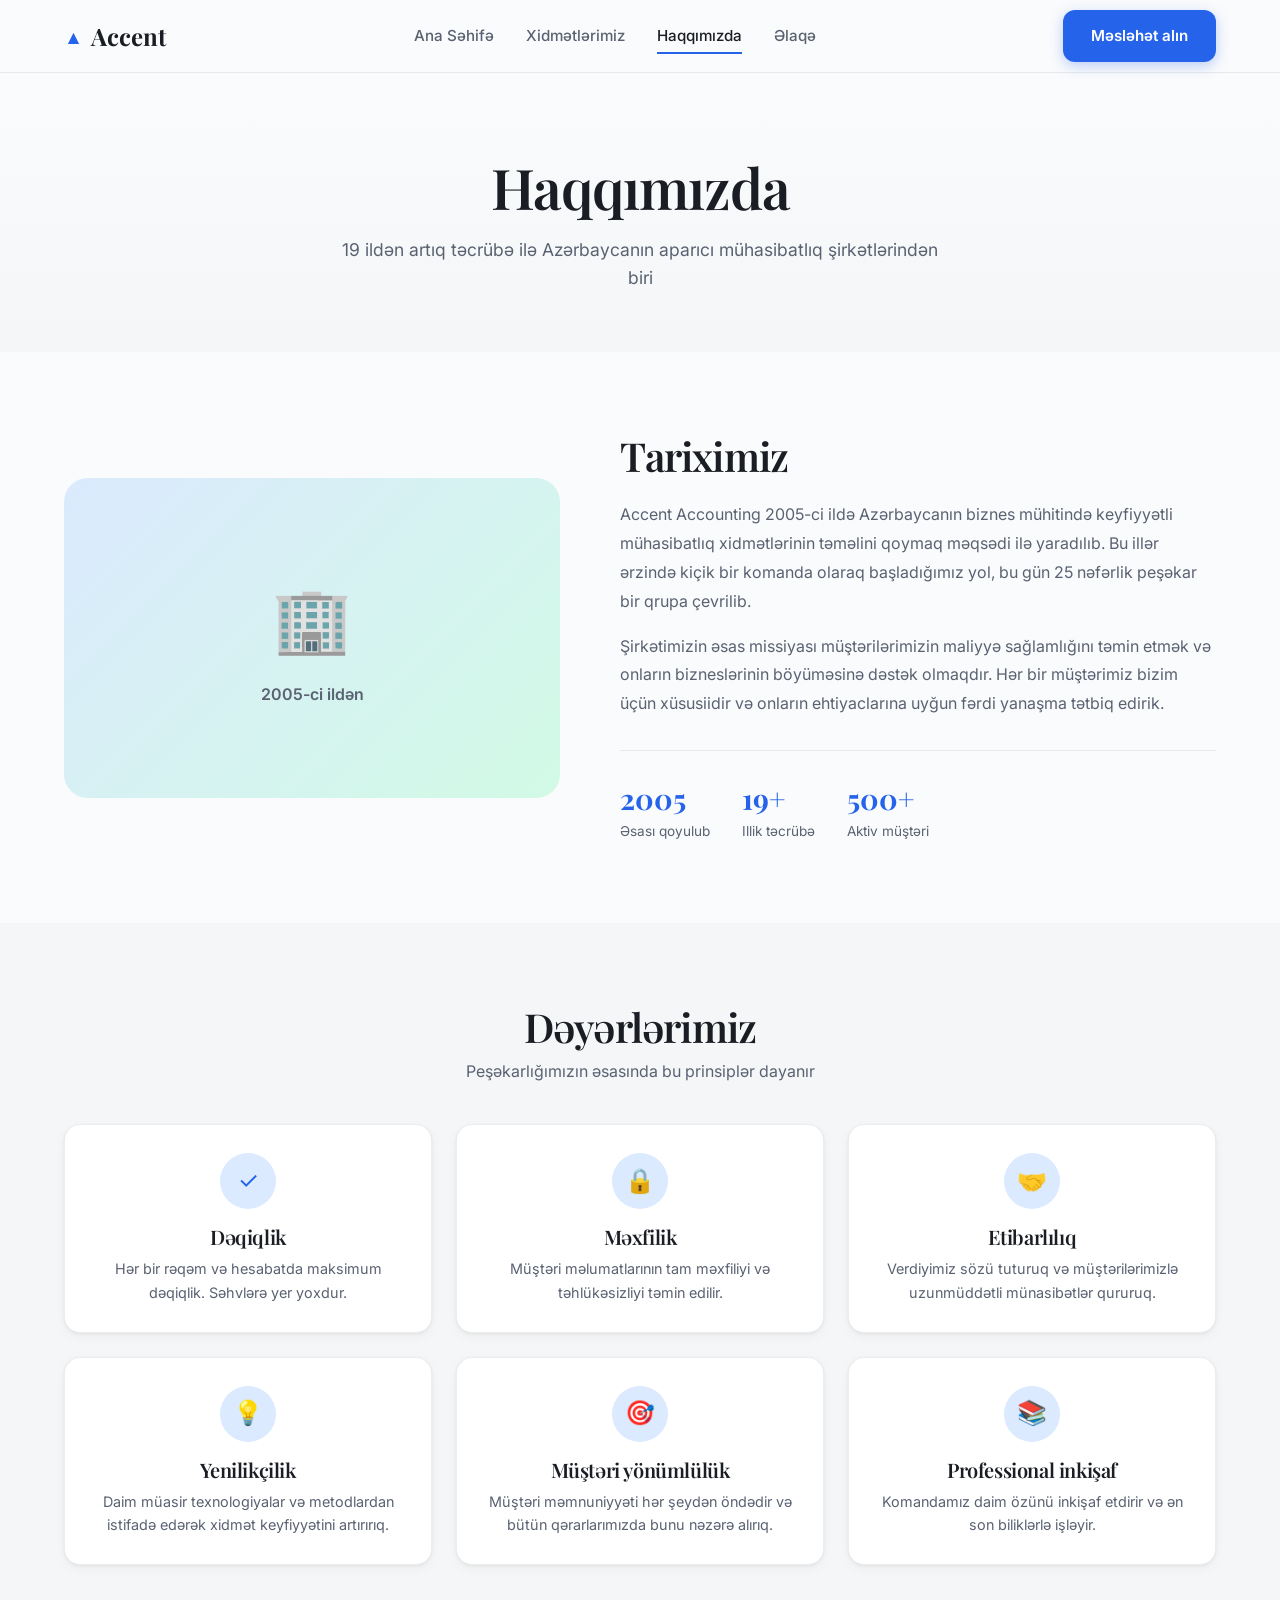
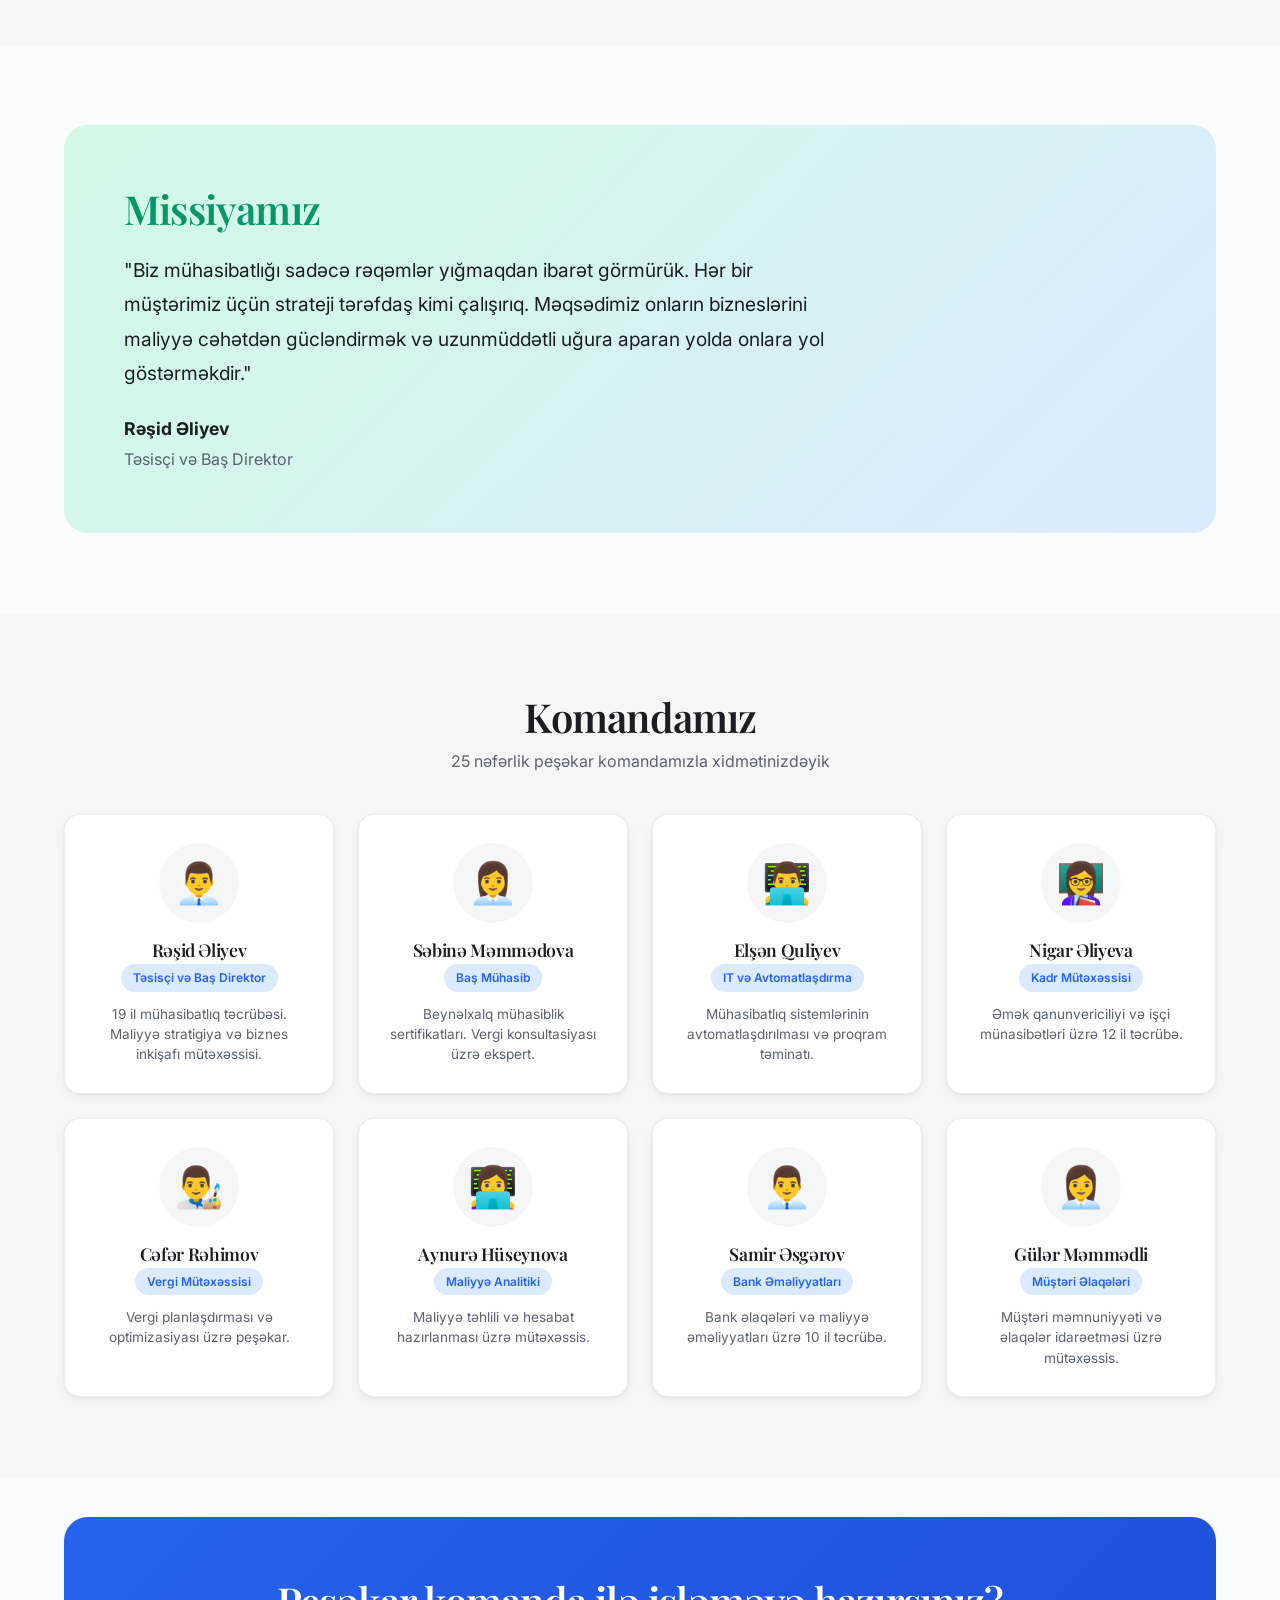
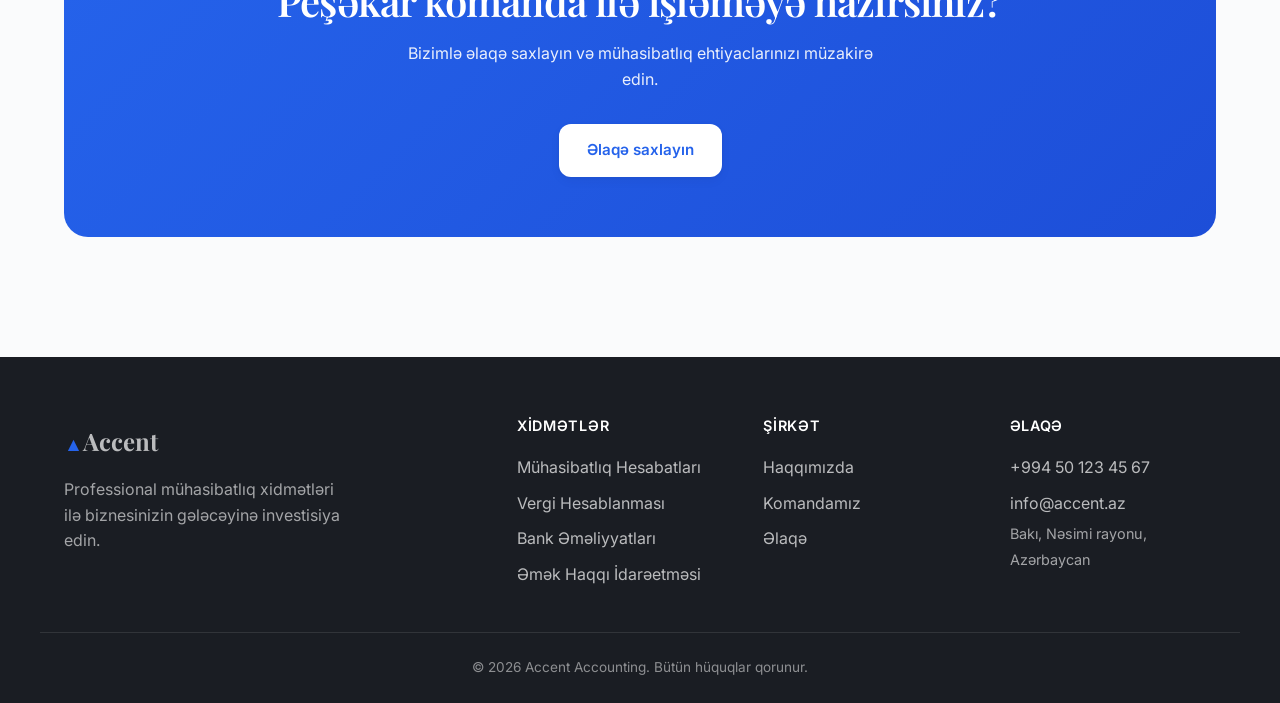
==== commit 0385d3d3: "feat: build Azerbaijani accounting company website (Accent Accounting) Co-authored-by: lotos433 <584" ====
--- a/about.html
+++ b/about.html
@@ -1,336 +1,229 @@
 <!DOCTYPE html>
 <html lang="az">
 <head>
-  <meta charset="UTF-8">
-  <meta name="viewport" content="width=device-width, initial-scale=1.0">
-  <meta name="description" content="AccountPro haqqında - 2005-ci ildən bəri Azərbaycanda peşəkar mühasibatlıq xidmətləri">
-  <title>Haqqımızda - AccountPro</title>
-  <link rel="preconnect" href="https://fonts.googleapis.com">
-  <link rel="preconnect" href="https://fonts.gstatic.com" crossorigin>
-  <link href="https://fonts.googleapis.com/css2?family=Inter:wght@400;500;600;700;800&display=swap" rel="stylesheet">
-  <link rel="stylesheet" href="styles.css">
+  <meta charset="UTF-8" />
+  <meta name="viewport" content="width=device-width, initial-scale=1.0" />
+  <meta name="description" content="Accent Accounting - 2005-ci ildən etibarən professional mühasibatlıq xidmətləri." />
+  <title>Haqqımızda - Accent Accounting</title>
+  <link rel="preconnect" href="https://fonts.googleapis.com" />
+  <link rel="preconnect" href="https://fonts.gstatic.com" crossorigin />
+  <link href="https://fonts.googleapis.com/css2?family=Playfair+Display:wght@500;600;700&family=Inter:wght@400;500;600&display=swap" rel="stylesheet" />
+  <link rel="stylesheet" href="styles.css" />
 </head>
 <body>
-  <header>
+  <header class="site-header">
     <div class="container header-inner">
       <a href="index.html" class="logo">
-        <div class="logo-icon">
-          <svg viewBox="0 0 24 24" fill="none" stroke="currentColor" stroke-width="2.5">
-            <path d="M9 7h6M9 11h6M9 15h6M5 3h14a2 2 0 0 1 2 2v14a2 2 0 0 1-2 2H5a2 2 0 0 1-2-2V5a2 2 0 0 1 2-2z"/>
-          </svg>
-        </div>
-        AccountPro
+        <span class="logo-icon">▲</span>Accent
       </a>
-      <nav>
+      <nav class="nav" aria-label="Əsas menyu">
         <a href="index.html">Ana Səhifə</a>
-        <a href="services.html">Xidmətlər</a>
+        <a href="services.html">Xidmətlərimiz</a>
         <a href="about.html" class="active">Haqqımızda</a>
-        <a href="index.html#contact">Əlaqə</a>
+        <a href="contact.html">Əlaqə</a>
       </nav>
-      <a href="index.html#contact" class="contact-btn">Məsləhət alın</a>
-      <button class="burger" aria-label="Menyu">
-        <span></span>
-        <span></span>
-        <span></span>
+      <a href="contact.html" class="btn btn-primary header-cta">Məsləhət alın</a>
+      <button class="burger" id="burger" aria-label="Menyu" aria-expanded="false">
+        <span></span><span></span><span></span>
       </button>
     </div>
   </header>
 
   <main>
-    <section class="about-hero">
-      <div class="container">
-        <span class="section-badge">Haqqımızda</span>
-        <h1>19 ildir <span class="gradient-text">etibarlı tərəfdaşınız</span></h1>
-        <p>2005-ci ildən bəri Azərbaycanın aparıcı mühasibatlıq xidmətləri provayderi olaraq müştərilərimizin maliyyə uğurunu dəstəkləyirik.</p>
-      </div>
-    </section>
-
-    <section class="section" id="timeline">
-      <div class="container">
-        <div class="section-header">
-          <span class="section-badge">Tariximiz</span>
-          <h2>İnkişaf <span class="gradient-text">mərhələləri</span></h2>
-          <p>Şirkətimizin 19 illik inkişaf yolu</p>
-        </div>
-        <div class="timeline">
-          <div class="timeline-item">
-            <div class="timeline-dot"></div>
-            <div class="timeline-content">
-              <div class="timeline-year">2005</div>
-              <h3>Şirkətin əsası</h3>
-              <p>Bakıda 3 nəfərlik komanda ilə fəaliyyətə başladıq. İlk müştərilərimiz kiçik ticarət şirkətləri idi.</p>
+    <section class="page-header">
+      <div class="container">
+        <h1>Haqqımızda</h1>
+        <p>19 ildən artıq təcrübə ilə Azərbaycanın aparıcı mühasibatlıq şirkətlərindən biri</p>
+      </div>
+    </section>
+
+    <section class="about-story">
+      <div class="container">
+        <div class="story-grid">
+          <div class="story-image">
+            <div class="story-img-placeholder">
+              <span>🏢</span>
+              <p>2005-ci ildən</p>
             </div>
           </div>
-          <div class="timeline-item">
-            <div class="timeline-dot"></div>
-            <div class="timeline-content">
-              <div class="timeline-year">2010</div>
-              <h3>Komandanın genişlənməsi</h3>
-              <p>10 nəfərlik peşəkar komandamız formalaşdı. İlk korporativ müştərilərimizlə əməkdaşlığa başladıq.</p>
+          <div class="story-content">
+            <h2>Tariximiz</h2>
+            <p>Accent Accounting 2005-ci ildə Azərbaycanın biznes mühitində keyfiyyətli mühasibatlıq xidmətlərinin təməlini qoymaq məqsədi ilə yaradılıb. Bu illər ərzində kiçik bir komanda olaraq başladığımız yol, bu gün 25 nəfərlik peşəkar bir qrupa çevrilib.</p>
+            <p>Şirkətimizin əsas missiyası müştərilərimizin maliyyə sağlamlığını təmin etmək və onların bizneslərinin böyüməsinə dəstək olmaqdır. Hər bir müştərimiz bizim üçün xüsusiidir və onların ehtiyaclarına uyğun fərdi yanaşma tətbiq edirik.</p>
+            <div class="story-stats">
+              <div class="stat-item">
+                <strong>2005</strong>
+                <span>Əsası qoyulub</span>
+              </div>
+              <div class="stat-item">
+                <strong>19+</strong>
+                <span>Illik təcrübə</span>
+              </div>
+              <div class="stat-item">
+                <strong>500+</strong>
+                <span>Aktiv müştəri</span>
+              </div>
             </div>
           </div>
-          <div class="timeline-item">
-            <div class="timeline-dot"></div>
-            <div class="timeline-content">
-              <div class="timeline-year">2015</div>
-              <h3>Rəqəmsal transformasiya</h3>
-              <p>Bütün mühasibatlıq əməliyyatlarını rəqəmsallaşdırdıq. Müştərilərimizə onlayn panel təqdim etdik.</p>
-            </div>
-          </div>
-          <div class="timeline-item">
-            <div class="timeline-dot"></div>
-            <div class="timeline-content">
-              <div class="timeline-year">2020</div>
-              <h3>25 nəfərlik komanda</h3>
-              <p>25 peşəkar mütəxəssisdən ibarət komandamızla 500-dən çox müştəriyə xidmət göstəririk.</p>
-            </div>
-          </div>
-          <div class="timeline-item">
-            <div class="timeline-dot"></div>
-            <div class="timeline-content">
-              <div class="timeline-year">2026</div>
-              <h3>Bügünki uğur</h3>
-              <p>Azərbaycanın ən etibarlı mühasibatlıq xidmətləri provayderlərindən biri olaraq fəaliyyətimizi davam etdiririk.</p>
-            </div>
-          </div>
-        </div>
-      </div>
-    </section>
-
-    <section class="section section-alt" id="team">
-      <div class="container">
-        <div class="section-header">
-          <span class="section-badge">Komandamız</span>
-          <h2>Peşəkar <span class="gradient-text">mütəxəssislər</span></h2>
-          <p>25 nəfərlik təcrübəli komandamız sizin maliyyə ehtiyaclarınız üçün ən yaxşı həlləri təklif edir</p>
-        </div>
-        <div class="team-grid">
-          <div class="team-card">
-            <div class="team-avatar">
-              <svg viewBox="0 0 24 24" fill="none" stroke="currentColor" stroke-width="1.5">
-                <path d="M20 21v-2a4 4 0 0 0-4-4H8a4 4 0 0 0-4 4v2"/>
-                <circle cx="12" cy="7" r="4"/>
-              </svg>
-            </div>
-            <div class="team-info">
-              <h3>Elçin Məmmədov</h3>
-              <span>Baş Mühasib</span>
-              <p>15 il təcrübə, ACCA üzvü</p>
-            </div>
-          </div>
-          <div class="team-card">
-            <div class="team-avatar">
-              <svg viewBox="0 0 24 24" fill="none" stroke="currentColor" stroke-width="1.5">
-                <path d="M20 21v-2a4 4 0 0 0-4-4H8a4 4 0 0 0-4 4v2"/>
-                <circle cx="12" cy="7" r="4"/>
-              </svg>
-            </div>
-            <div class="team-info">
-              <h3>Aynur Hüseynova</h3>
-              <span>Vergi Mütəxəssisi</span>
-              <p>12 il təcrübə, Vergi Məsləhətçi</p>
-            </div>
-          </div>
-          <div class="team-card">
-            <div class="team-avatar">
-              <svg viewBox="0 0 24 24" fill="none" stroke="currentColor" stroke-width="1.5">
-                <path d="M20 21v-2a4 4 0 0 0-4-4H8a4 4 0 0 0-4 4v2"/>
-                <circle cx="12" cy="7" r="4"/>
-              </svg>
-            </div>
-            <div class="team-info">
-              <h3>Rəşad Əliyev</h3>
-              <span>Finans Direktoru</span>
-              <p>10 il təcrübə, MBA</p>
-            </div>
-          </div>
-          <div class="team-card">
-            <div class="team-avatar">
-              <svg viewBox="0 0 24 24" fill="none" stroke="currentColor" stroke-width="1.5">
-                <path d="M20 21v-2a4 4 0 0 0-4-4H8a4 4 0 0 0-4 4v2"/>
-                <circle cx="12" cy="7" r="4"/>
-              </svg>
-            </div>
-            <div class="team-info">
-              <h3>Nigar Səfərova</h3>
-              <span>Əməkhaqqı Mütəxəssisi</span>
-              <p>8 il təcrübə, HR sertifikatı</p>
-            </div>
-          </div>
-          <div class="team-card">
-            <div class="team-avatar">
-              <svg viewBox="0 0 24 24" fill="none" stroke="currentColor" stroke-width="1.5">
-                <path d="M20 21v-2a4 4 0 0 0-4-4H8a4 4 0 0 0-4 4v2"/>
-                <circle cx="12" cy="7" r="4"/>
-              </svg>
-            </div>
-            <div class="team-info">
-              <h3>Kamran Quliyev</h3>
-              <span>Auditor</span>
-              <p>7 il təcrübə, CPA sertifikatı</p>
-            </div>
-          </div>
-          <div class="team-card">
-            <div class="team-avatar">
-              <svg viewBox="0 0 24 24" fill="none" stroke="currentColor" stroke-width="1.5">
-                <path d="M20 21v-2a4 4 0 0 0-4-4H8a4 4 0 0 0-4 4v2"/>
-                <circle cx="12" cy="7" r="4"/>
-              </svg>
-            </div>
-            <div class="team-info">
-              <h3>Səidə Abbasova</h3>
-              <span>Maliyyə Analitiki</span>
-              <p>6 il təcrübə, CFA</p>
-            </div>
-          </div>
-          <div class="team-card">
-            <div class="team-avatar">
-              <svg viewBox="0 0 24 24" fill="none" stroke="currentColor" stroke-width="1.5">
-                <path d="M20 21v-2a4 4 0 0 0-4-4H8a4 4 0 0 0-4 4v2"/>
-                <circle cx="12" cy="7" r="4"/>
-              </svg>
-            </div>
-            <div class="team-info">
-              <h3>Orxan İbrahimov</h3>
-              <span>IT Mütəxəssisi</span>
-              <p>5 il təcrübə, Sistem Administratoru</p>
-            </div>
-          </div>
-          <div class="team-card">
-            <div class="team-avatar">
-              <svg viewBox="0 0 24 24" fill="none" stroke="currentColor" stroke-width="1.5">
-                <path d="M20 21v-2a4 4 0 0 0-4-4H8a4 4 0 0 0-4 4v2"/>
-                <circle cx="12" cy="7" r="4"/>
-              </svg>
-            </div>
-            <div class="team-info">
-              <h3>Gülər Məmmədli</h3>
-              <span>Müştəri Əlaqələri</span>
-              <p>4 il təcrübə, Müştəri Məsləhətçisi</p>
-            </div>
-          </div>
-        </div>
-      </div>
-    </section>
-
-    <section class="section">
-      <div class="container">
-        <div class="section-header">
-          <span class="section-badge">Dəyərlərimiz</span>
-          <h2>Peşəkarlığımızın <span class="gradient-text">əsasları</span></h2>
-          <p>Şirkətimizin fəaliyyətini idarə edən əsas prinsiplər</p>
-        </div>
+        </div>
+      </div>
+    </section>
+
+    <section class="about-values">
+      <div class="container">
+        <header class="section-head center">
+          <h2>Dəyərlərimiz</h2>
+          <p>Peşəkarlığımızın əsasında bu prinsiplər dayanır</p>
+        </header>
         <div class="values-grid">
           <div class="value-card">
-            <div class="value-icon">
-              <svg viewBox="0 0 24 24" fill="none" stroke="currentColor" stroke-width="2">
-                <path d="M22 11.08V12a10 10 0 1 1-5.93-9.14"/>
-                <polyline points="22 4 12 14.01 9 11.01"/>
-              </svg>
-            </div>
+            <div class="value-icon">✓</div>
             <h3>Dəqiqlik</h3>
             <p>Hər bir rəqəm və hesabatda maksimum dəqiqlik. Səhvlərə yer yoxdur.</p>
           </div>
           <div class="value-card">
-            <div class="value-icon">
-              <svg viewBox="0 0 24 24" fill="none" stroke="currentColor" stroke-width="2">
-                <path d="M12 22s8-4 8-10V5l-8-3-8 3v7c0 6 8 10 8 10z"/>
-              </svg>
+            <div class="value-icon">🔒</div>
+            <h3>Məxfilik</h3>
+            <p>Müştəri məlumatlarının tam məxfiliyi və təhlükəsizliyi təmin edilir.</p>
+          </div>
+          <div class="value-card">
+            <div class="value-icon">🤝</div>
+            <h3>Etibarlılıq</h3>
+            <p>Verdiyimiz sözü tuturuq və müştərilərimizlə uzunmüddətli münasibətlər qururuq.</p>
+          </div>
+          <div class="value-card">
+            <div class="value-icon">💡</div>
+            <h3>Yenilikçilik</h3>
+            <p>Daim müasir texnologiyalar və metodlardan istifadə edərək xidmət keyfiyyətini artırırıq.</p>
+          </div>
+          <div class="value-card">
+            <div class="value-icon">🎯</div>
+            <h3>Müştəri yönümlülük</h3>
+            <p>Müştəri məmnuniyyəti hər şeydən öndədir və bütün qərarlarımızda bunu nəzərə alırıq.</p>
+          </div>
+          <div class="value-card">
+            <div class="value-icon">📚</div>
+            <h3>Professional inkişaf</h3>
+            <p>Komandamız daim özünü inkişaf etdirir və ən son biliklərlə işləyir.</p>
+          </div>
+        </div>
+      </div>
+    </section>
+
+    <section class="about-mission">
+      <div class="container">
+        <div class="mission-box">
+          <div class="mission-content">
+            <h2>Missiyamız</h2>
+            <p>"Biz mühasibatlığı sadəcə rəqəmlər yığmaqdan ibarət görmürük. Hər bir müştərimiz üçün strateji tərəfdaş kimi çalışırıq. Məqsədimiz onların bizneslərini maliyyə cəhətdən gücləndirmək və uzunmüddətli uğura aparan yolda onlara yol göstərməkdir."</p>
+            <div class="mission-founder">
+              <strong>Rəşid Əliyev</strong>
+              <span>Təsisçi və Baş Direktor</span>
             </div>
-            <h3>Etibarlılıq</h3>
-            <p>Müştəri məlumatlarının məxfiliyi və təhlükəsizliyi bizim üçün prioritetdir.</p>
-          </div>
-          <div class="value-card">
-            <div class="value-icon">
-              <svg viewBox="0 0 24 24" fill="none" stroke="currentColor" stroke-width="2">
-                <circle cx="12" cy="12" r="10"/>
-                <polyline points="12 6 12 12 16 14"/>
-              </svg>
-            </div>
-            <h3>Vaxtında xidmət</h3>
-            <p>Bütün öhdəliklər vaxtında və ya daha tez yerinə yetirilir.</p>
-          </div>
-          <div class="value-card">
-            <div class="value-icon">
-              <svg viewBox="0 0 24 24" fill="none" stroke="currentColor" stroke-width="2">
-                <path d="M21 15a2 2 0 0 1-2 2H7l-4 4V5a2 2 0 0 1 2-2h14a2 2 0 0 1 2 2z"/>
-              </svg>
-            </div>
-            <h3>Ünsiyyət</h3>
-            <p>Müştərilərimizlə açıq və şəffaf ünsiyyət. Hər zaman əlaqədəyik.</p>
-          </div>
-          <div class="value-card">
-            <div class="value-icon">
-              <svg viewBox="0 0 24 24" fill="none" stroke="currentColor" stroke-width="2">
-                <polygon points="12 2 15.09 8.26 22 9.27 17 14.14 18.18 21.02 12 17.77 5.82 21.02 7 14.14 2 9.27 8.91 8.26 12 2"/>
-              </svg>
-            </div>
-            <h3>Keyfiyyət</h3>
-            <p>Yüksək keyfiyyətli xidmət və müasir texnologiyaların tətbiqi.</p>
-          </div>
-          <div class="value-card">
-            <div class="value-icon">
-              <svg viewBox="0 0 24 24" fill="none" stroke="currentColor" stroke-width="2">
-                <path d="M17 21v-2a4 4 0 0 0-4-4H5a4 4 0 0 0-4 4v2"/>
-                <circle cx="9" cy="7" r="4"/>
-                <path d="M23 21v-2a4 4 0 0 0-3-3.87"/>
-                <path d="M16 3.13a4 4 0 0 1 0 7.75"/>
-              </svg>
-            </div>
-            <h3>Komanda işi</h3>
-            <p>Peşəkar və harmoniyali komanda ilə ən yaxşı nəticələr əldə edilir.</p>
-          </div>
-        </div>
-      </div>
-    </section>
-
-    <section class="cta-section">
-      <div class="container">
-        <h2>Bizimlə əlaqə saxlayın</h2>
-        <p>Şirkətimiz haqqında ətraflı məlumat almaq və ya məsləhət almaq üçün bizimlə əlaqə saxlayın.</p>
-        <a href="tel:+994501234567" class="cta-btn">+994 50 123 45 67</a>
+          </div>
+        </div>
+      </div>
+    </section>
+
+    <section class="team-section" id="team">
+      <div class="container">
+        <header class="section-head center">
+          <h2>Komandamız</h2>
+          <p>25 nəfərlik peşəkar komandamızla xidmətinizdəyik</p>
+        </header>
+        <div class="team-grid">
+          <div class="team-card">
+            <div class="team-avatar">👨‍💼</div>
+            <h3>Rəşid Əliyev</h3>
+            <span class="team-role">Təsisçi və Baş Direktor</span>
+            <p>19 il mühasibatlıq təcrübəsi. Maliyyə stratigiya və biznes inkişafı mütəxəssisi.</p>
+          </div>
+          <div class="team-card">
+            <div class="team-avatar">👩‍💼</div>
+            <h3>Səbinə Məmmədova</h3>
+            <span class="team-role">Baş Mühasib</span>
+            <p>Beynəlxalq mühasiblik sertifikatları. Vergi konsultasiyası üzrə ekspert.</p>
+          </div>
+          <div class="team-card">
+            <div class="team-avatar">👨‍💻</div>
+            <h3>Elşən Quliyev</h3>
+            <span class="team-role">IT və Avtomatlaşdırma</span>
+            <p>Mühasibatlıq sistemlərinin avtomatlaşdırılması və proqram təminatı.</p>
+          </div>
+          <div class="team-card">
+            <div class="team-avatar">👩‍🏫</div>
+            <h3>Nigar Əliyeva</h3>
+            <span class="team-role">Kadr Mütəxəssisi</span>
+            <p>Əmək qanunvericiliyi və işçi münasibətləri üzrə 12 il təcrübə.</p>
+          </div>
+          <div class="team-card">
+            <div class="team-avatar">👨‍🎨</div>
+            <h3>Cəfər Rəhimov</h3>
+            <span class="team-role">Vergi Mütəxəssisi</span>
+            <p>Vergi planlaşdırması və optimizasiyası üzrə peşəkar.</p>
+          </div>
+          <div class="team-card">
+            <div class="team-avatar">👩‍💻</div>
+            <h3>Aynurə Hüseynova</h3>
+            <span class="team-role">Maliyyə Analitiki</span>
+            <p>Maliyyə təhlili və hesabat hazırlanması üzrə mütəxəssis.</p>
+          </div>
+          <div class="team-card">
+            <div class="team-avatar">👨‍💼</div>
+            <h3>Samir Əsgərov</h3>
+            <span class="team-role">Bank Əməliyyatları</span>
+            <p>Bank əlaqələri və maliyyə əməliyyatları üzrə 10 il təcrübə.</p>
+          </div>
+          <div class="team-card">
+            <div class="team-avatar">👩‍💼</div>
+            <h3>Gülər Məmmədli</h3>
+            <span class="team-role">Müştəri Əlaqələri</span>
+            <p>Müştəri məmnuniyyəti və əlaqələr idarəetməsi üzrə mütəxəssis.</p>
+          </div>
+        </div>
+      </div>
+    </section>
+
+    <section class="about-cta">
+      <div class="container">
+        <div class="cta-box">
+          <h2>Peşəkar komanda ilə işləməyə hazırsınız?</h2>
+          <p>Bizimlə əlaqə saxlayın və mühasibatlıq ehtiyaclarınızı müzakirə edin.</p>
+          <a href="contact.html" class="btn btn-white">Əlaqə saxlayın</a>
+        </div>
       </div>
     </section>
   </main>
 
-  <footer>
-    <div class="container">
-      <div class="footer-grid">
-        <div class="footer-brand">
-          <a href="index.html" class="logo">
-            <div class="logo-icon">
-              <svg viewBox="0 0 24 24" fill="none" stroke="currentColor" stroke-width="2.5">
-                <path d="M9 7h6M9 11h6M9 15h6M5 3h14a2 2 0 0 1 2 2v14a2 2 0 0 1-2 2H5a2 2 0 0 1-2-2V5a2 2 0 0 1 2-2z"/>
-              </svg>
-            </div>
-            AccountPro
-          </a>
-          <p>2005-ci ildən bəri Azərbaycanın aparıcı mühasibatlıq xidmətləri provayderi.</p>
-        </div>
-        <div class="footer-col">
-          <h4>Xidmətlər</h4>
-          <a href="services.html">Mühasibatlıq hesabatları</a>
-          <a href="services.html">Vergi hesablanması</a>
-          <a href="services.html">Əməkhaqqı idarəetməsi</a>
-          <a href="services.html">Bank əməliyyatları</a>
-        </div>
-        <div class="footer-col">
-          <h4>Şirkət</h4>
-          <a href="about.html">Haqqımızda</a>
-          <a href="about.html#team">Komandamız</a>
-          <a href="about.html#timeline">Tariximiz</a>
-        </div>
-        <div class="footer-col">
-          <h4>Əlaqə</h4>
-          <a href="tel:+994501234567">+994 50 123 45 67</a>
-          <a href="mailto:info@accountpro.az">info@accountpro.az</a>
-          <a href="#">Bakı, Azərbaycan</a>
-        </div>
-      </div>
-      <div class="footer-bottom">
-        © 2026 AccountPro. Bütün hüquqlar qorunur.
+  <footer class="site-footer">
+    <div class="container footer-grid">
+      <div>
+        <a href="index.html" class="logo">
+          <span class="logo-icon">▲</span>Accent
+        </a>
+        <p class="footer-tag">Professional mühasibatlıq xidmətləri ilə biznesinizin gələcəyinə investisiya edin.</p>
+      </div>
+      <div>
+        <h4>Xidmətlər</h4>
+        <a href="services.html#accounting">Mühasibatlıq Hesabatları</a>
+        <a href="services.html#tax">Vergi Hesablanması</a>
+        <a href="services.html#banking">Bank Əməliyyatları</a>
+        <a href="services.html#payroll">Əmək Haqqı İdarəetməsi</a>
+      </div>
+      <div>
+        <h4>Şirkət</h4>
+        <a href="about.html">Haqqımızda</a>
+        <a href="about.html#team">Komandamız</a>
+        <a href="contact.html">Əlaqə</a>
+      </div>
+      <div>
+        <h4>Əlaqə</h4>
+        <a href="tel:+994501234567">+994 50 123 45 67</a>
+        <a href="mailto:info@accent.az">info@accent.az</a>
+        <span class="footer-address">Bakı, Nəsimi rayonu, Azərbaycan</span>
       </div>
     </div>
+    <div class="container copy">© 2026 Accent Accounting. Bütün hüquqlar qorunur.</div>
   </footer>
 
   <script src="script.js"></script>
--- a/styles.css
+++ b/styles.css
@@ -1,21 +1,24 @@
 :root {
-  --bg: #fafbfc;
-  --bg-2: #ffffff;
-  --surface: #ffffff;
-  --surface-alt: #f4f6f9;
-  --text: #1a2b3c;
-  --text-secondary: #5a6b7c;
-  --muted: #8a9bac;
-  --line: rgba(0, 0, 0, 0.06);
-  --accent: #0066cc;
-  --accent-hover: #0052a3;
-  --accent-light: #e6f0fa;
-  --grad: linear-gradient(135deg, #0066cc 0%, #0099e6 100%);
+  --bg: #FAFBFC;
+  --bg-alt: #F4F6F8;
+  --surface: #FFFFFF;
+  --surface-2: #EEF1F5;
+  --text: #1A1D23;
+  --text-secondary: #5A6272;
+  --muted: #9AA1B2;
+  --line: rgba(26, 29, 35, 0.08);
+  --primary: #2563EB;
+  --primary-dark: #1D4ED8;
+  --primary-light: #DBEAFE;
+  --accent: #059669;
+  --accent-light: #D1FAE5;
+  --shadow: 0 1px 3px rgba(26, 29, 35, 0.06), 0 4px 12px rgba(26, 29, 35, 0.04);
+  --shadow-md: 0 4px 6px rgba(26, 29, 35, 0.05), 0 10px 24px rgba(26, 29, 35, 0.08);
   --radius: 16px;
   --radius-sm: 10px;
+  --radius-lg: 24px;
   --maxw: 1200px;
-  --shadow: 0 4px 24px rgba(0, 0, 0, 0.06);
-  --shadow-hover: 0 8px 32px rgba(0, 0, 0, 0.1);
+  --transition: 0.25s cubic-bezier(0.4, 0, 0.2, 1);
 }
 
 * { box-sizing: border-box; margin: 0; padding: 0; }
@@ -23,7 +26,7 @@
 html { scroll-behavior: smooth; }
 
 body {
-  font-family: 'Inter', -apple-system, BlinkMacSystemFont, 'Segoe UI', Roboto, sans-serif;
+  font-family: 'Inter', system-ui, -apple-system, sans-serif;
   background: var(--bg);
   color: var(--text);
   line-height: 1.6;
@@ -34,822 +37,709 @@
 img { max-width: 100%; display: block; }
 a { color: inherit; text-decoration: none; }
 button { font: inherit; cursor: pointer; border: 0; background: transparent; color: inherit; }
-ul { list-style: none; }
+input, textarea, select { font: inherit; }
 
 .container { max-width: var(--maxw); margin: 0 auto; padding: 0 24px; }
 
 h1, h2, h3, h4 {
-  font-weight: 700;
+  font-family: 'Playfair Display', serif;
+  font-weight: 600;
   line-height: 1.2;
   letter-spacing: -0.02em;
 }
 
 h1 { font-size: clamp(2.2rem, 5vw, 3.5rem); }
-h2 { font-size: clamp(1.8rem, 3vw, 2.5rem); }
-h3 { font-size: 1.3rem; }
-
-.section-badge {
+h2 { font-size: clamp(1.8rem, 4vw, 2.5rem); }
+h3 { font-size: 1.25rem; }
+
+.accent { color: var(--primary); }
+
+/* ===== Header ===== */
+.site-header {
+  position: sticky;
+  top: 0;
+  z-index: 100;
+  background: rgba(250, 251, 252, 0.92);
+  backdrop-filter: blur(12px);
+  border-bottom: 1px solid var(--line);
+}
+.header-inner {
+  display: flex;
+  align-items: center;
+  justify-content: space-between;
+  height: 72px;
+  gap: 24px;
+}
+.logo {
+  font-family: 'Playfair Display', serif;
+  font-size: 1.5rem;
+  font-weight: 700;
+  display: flex;
+  align-items: center;
+  gap: 8px;
+}
+.logo-icon {
+  color: var(--primary);
+  font-size: 1.2rem;
+}
+
+.nav {
+  display: flex;
+  gap: 32px;
+  font-weight: 500;
+  font-size: 0.95rem;
+}
+.nav a {
+  position: relative;
+  padding: 6px 0;
+  color: var(--text-secondary);
+  transition: color var(--transition);
+}
+.nav a:hover, .nav a.active { color: var(--text); }
+.nav a::after {
+  content: '';
+  position: absolute;
+  left: 0; bottom: 0;
+  width: 0; height: 2px;
+  background: var(--primary);
+  transition: width var(--transition);
+}
+.nav a:hover::after, .nav a.active::after { width: 100%; }
+
+.header-cta { padding: 10px 20px; font-size: 0.9rem; }
+
+.burger { display: none; width: 40px; height: 40px; flex-direction: column; gap: 5px; align-items: center; justify-content: center; }
+.burger span { display: block; width: 22px; height: 2px; background: var(--text); border-radius: 2px; transition: transform var(--transition), opacity var(--transition); }
+.burger.open span:nth-child(1) { transform: translateY(7px) rotate(45deg); }
+.burger.open span:nth-child(2) { opacity: 0; }
+.burger.open span:nth-child(3) { transform: translateY(-7px) rotate(-45deg); }
+
+/* ===== Buttons ===== */
+.btn {
+  display: inline-flex;
+  align-items: center;
+  justify-content: center;
+  padding: 14px 28px;
+  border-radius: 12px;
+  font-weight: 600;
+  font-size: 0.95rem;
+  transition: all var(--transition);
+  white-space: nowrap;
+  gap: 8px;
+}
+.btn:active { transform: scale(0.98); }
+.btn-primary {
+  background: var(--primary);
+  color: #fff;
+  box-shadow: 0 4px 14px rgba(37, 99, 235, 0.3);
+}
+.btn-primary:hover {
+  background: var(--primary-dark);
+  box-shadow: 0 6px 20px rgba(37, 99, 235, 0.4);
+  transform: translateY(-2px);
+}
+.btn-ghost {
+  border: 1.5px solid var(--line);
+  color: var(--text);
+  background: var(--surface);
+}
+.btn-ghost:hover { border-color: var(--primary); color: var(--primary); }
+.btn-white {
+  background: #fff;
+  color: var(--primary);
+  box-shadow: var(--shadow);
+}
+.btn-white:hover { transform: translateY(-2px); box-shadow: var(--shadow-md); }
+.btn-full { width: 100%; }
+.btn-link { color: var(--primary); font-weight: 600; font-size: 0.9rem; }
+.btn-link:hover { text-decoration: underline; }
+.btn-text { color: var(--primary); font-weight: 600; display: inline-flex; align-items: center; gap: 6px; }
+.btn-text:hover { gap: 10px; }
+
+.badge {
   display: inline-block;
-  padding: 6px 16px;
-  background: var(--accent-light);
-  color: var(--accent);
+  padding: 8px 16px;
   border-radius: 999px;
   font-size: 0.8rem;
   font-weight: 600;
-  letter-spacing: 0.04em;
-  margin-bottom: 16px;
-}
-
-.gradient-text {
-  background: var(--grad);
-  -webkit-background-clip: text;
-  background-clip: text;
-  color: transparent;
-}
-
-header {
-  position: fixed;
-  top: 0;
-  left: 0;
-  right: 0;
-  z-index: 100;
-  background: rgba(255, 255, 255, 0.95);
-  backdrop-filter: blur(12px);
-  border-bottom: 1px solid var(--line);
-}
-
-.header-inner {
-  display: flex;
-  align-items: center;
-  justify-content: space-between;
-  height: 72px;
-  gap: 32px;
-}
-
-.logo {
-  font-size: 1.5rem;
-  font-weight: 800;
-  color: var(--text);
-  display: flex;
-  align-items: center;
-  gap: 8px;
-}
-
-.logo-icon {
-  width: 36px;
-  height: 36px;
-  background: var(--grad);
-  border-radius: 10px;
-  display: flex;
-  align-items: center;
-  justify-content: center;
-}
-
-.logo-icon svg { width: 20px; height: 20px; color: white; }
-
-nav { display: flex; gap: 32px; }
-
-nav a {
-  font-size: 0.95rem;
-  font-weight: 500;
-  color: var(--text-secondary);
-  transition: color 0.2s;
+  background: var(--primary-light);
+  color: var(--primary);
+}
+
+/* ===== Page Header ===== */
+.page-header {
+  padding: 80px 0 60px;
+  background: linear-gradient(180deg, var(--bg) 0%, var(--bg-alt) 100%);
+  text-align: center;
+}
+.page-header h1 { margin-bottom: 16px; }
+.page-header p { color: var(--text-secondary); font-size: 1.1rem; max-width: 600px; margin: 0 auto; }
+
+/* ===== Hero ===== */
+.hero {
   position: relative;
-  padding: 4px 0;
-}
-
-nav a:hover, nav a.active { color: var(--accent); }
-
-nav a::after {
-  content: '';
+  padding: 100px 0 80px;
+  overflow: hidden;
+}
+.hero-bg {
   position: absolute;
-  bottom: -2px;
-  left: 0;
-  width: 0;
-  height: 2px;
-  background: var(--accent);
-  transition: width 0.25s;
-}
-
-nav a:hover::after, nav a.active::after { width: 100%; }
-
-.contact-btn {
-  padding: 10px 20px;
-  background: var(--accent);
-  color: white;
-  border-radius: 10px;
-  font-weight: 600;
-  font-size: 0.9rem;
-  transition: background 0.2s, transform 0.15s;
-}
-
-.contact-btn:hover { background: var(--accent-hover); transform: translateY(-1px); }
-
-.burger {
-  display: none;
-  flex-direction: column;
-  gap: 5px;
-  padding: 8px;
-  cursor: pointer;
-}
-
-.burger span {
-  width: 24px;
-  height: 2px;
-  background: var(--text);
-  border-radius: 2px;
-  transition: all 0.3s;
-}
-
-.burger.open span:nth-child(1) { transform: rotate(45deg) translate(5px, 5px); }
-.burger.open span:nth-child(2) { opacity: 0; }
-.burger.open span:nth-child(3) { transform: rotate(-45deg) translate(5px, -5px); }
-
-main { padding-top: 72px; }
-
-.hero {
-  padding: 80px 0 60px;
-  background: linear-gradient(180deg, var(--surface-alt) 0%, var(--bg) 100%);
-}
-
-.hero-grid {
-  display: grid;
-  grid-template-columns: 1.2fr 1fr;
-  gap: 64px;
-  align-items: center;
-}
-
-.hero-content { max-width: 560px; }
-
-.hero-content h1 { margin-bottom: 24px; }
-
-.hero-content p {
-  font-size: 1.1rem;
-  color: var(--text-secondary);
-  margin-bottom: 32px;
-  line-height: 1.7;
-}
-
+  inset: 0;
+  background: linear-gradient(135deg, var(--primary-light) 0%, transparent 50%, var(--accent-light) 100%);
+  opacity: 0.4;
+  z-index: 0;
+}
+.hero-content {
+  position: relative;
+  z-index: 1;
+  display: grid;
+  grid-template-columns: 1.1fr 1fr;
+  gap: 60px;
+  align-items: center;
+}
+.hero-text .badge { margin-bottom: 24px; }
+.hero-text h1 { margin-bottom: 20px; }
+.hero-sub { color: var(--text-secondary); font-size: 1.15rem; max-width: 520px; margin-bottom: 32px; line-height: 1.7; }
+.hero-cta { display: flex; gap: 12px; flex-wrap: wrap; margin-bottom: 40px; }
 .hero-stats {
-  display: flex;
-  gap: 48px;
-  margin-top: 48px;
+  list-style: none;
+  display: flex;
+  gap: 40px;
   padding-top: 32px;
   border-top: 1px solid var(--line);
 }
-
-.hero-stat strong {
-  display: block;
-  font-size: 2rem;
-  font-weight: 800;
-  color: var(--accent);
-}
-
-.hero-stat span {
+.hero-stats li { display: flex; flex-direction: column; }
+.hero-stats strong { font-family: 'Playfair Display', serif; font-size: 2rem; color: var(--text); }
+.hero-stats span { color: var(--text-secondary); font-size: 0.9rem; }
+
+.hero-visual { position: relative; height: 420px; }
+.hero-card-main {
+  position: absolute;
+  top: 20px; left: 20px;
+  width: 260px;
+  background: var(--surface);
+  border-radius: var(--radius-lg);
+  padding: 28px;
+  box-shadow: var(--shadow-md);
+  z-index: 2;
+}
+.hero-card-icon { font-size: 3rem; margin-bottom: 16px; }
+.hero-card-title { font-family: 'Playfair Display', serif; font-size: 1.3rem; margin-bottom: 8px; }
+.hero-card-desc { color: var(--text-secondary); font-size: 0.9rem; }
+
+.hero-card-secondary {
+  position: absolute;
+  background: var(--surface);
+  border-radius: var(--radius);
+  padding: 16px 20px;
+  box-shadow: var(--shadow);
+  font-weight: 600;
   font-size: 0.9rem;
-  color: var(--muted);
-}
-
-.hero-visual {
-  position: relative;
-}
-
-.hero-card {
-  background: white;
-  border-radius: 24px;
-  padding: 40px;
+  display: flex;
+  align-items: center;
+  gap: 8px;
+}
+.hero-card-secondary span { color: var(--accent); }
+.hero-card-2 { bottom: 120px; right: 0; }
+.hero-card-3 { bottom: 40px; left: 40px; }
+
+/* ===== Intro ===== */
+.intro { padding: 80px 0; }
+.intro-grid {
+  display: grid;
+  grid-template-columns: 1fr 1fr;
+  gap: 60px;
+  align-items: center;
+}
+.intro-text h2 { margin-bottom: 20px; }
+.intro-text p { color: var(--text-secondary); margin-bottom: 16px; line-height: 1.8; }
+.intro-text .btn-text { margin-top: 24px; }
+
+.intro-features {
+  display: grid;
+  gap: 20px;
+}
+.feature-card {
+  background: var(--surface);
+  border-radius: var(--radius);
+  padding: 24px;
   box-shadow: var(--shadow);
   border: 1px solid var(--line);
-}
-
-.hero-card h3 {
-  margin-bottom: 20px;
-  color: var(--text);
-}
-
-.service-preview {
-  display: flex;
-  flex-direction: column;
-  gap: 16px;
-}
-
-.service-preview-item {
-  display: flex;
-  align-items: center;
-  gap: 16px;
-  padding: 16px;
-  background: var(--surface-alt);
-  border-radius: 12px;
-  transition: transform 0.2s, box-shadow 0.2s;
-}
-
-.service-preview-item:hover {
-  transform: translateX(4px);
-  box-shadow: var(--shadow);
-}
-
-.service-icon {
-  width: 48px;
-  height: 48px;
-  background: var(--accent-light);
-  border-radius: 12px;
-  display: flex;
-  align-items: center;
-  justify-content: center;
-  flex-shrink: 0;
-}
-
-.service-icon svg { width: 24px; height: 24px; color: var(--accent); }
-
-.service-preview-item span {
-  font-weight: 600;
-  font-size: 0.95rem;
-}
-
-.section { padding: 80px 0; }
-
-.section-alt { background: var(--surface-alt); }
-
-.section-header {
-  text-align: center;
-  max-width: 640px;
-  margin: 0 auto 56px;
-}
-
-.section-header p {
-  color: var(--text-secondary);
-  margin-top: 12px;
-  font-size: 1.05rem;
-}
+  transition: all var(--transition);
+}
+.feature-card:hover { transform: translateY(-4px); box-shadow: var(--shadow-md); }
+.feature-icon { font-size: 2rem; margin-bottom: 12px; }
+.feature-card h3 { margin-bottom: 8px; }
+.feature-card p { color: var(--text-secondary); font-size: 0.9rem; }
+
+/* ===== Services Preview ===== */
+.services-preview { padding: 80px 0; background: var(--bg-alt); }
+.section-head { margin-bottom: 40px; }
+.section-head h2 { margin-bottom: 8px; }
+.section-head p { color: var(--text-secondary); }
+.section-head.center { text-align: center; }
 
 .services-grid {
   display: grid;
   grid-template-columns: repeat(3, 1fr);
   gap: 24px;
 }
-
 .service-card {
-  background: white;
+  background: var(--surface);
+  border-radius: var(--radius);
+  padding: 28px;
+  box-shadow: var(--shadow);
+  border: 1px solid var(--line);
+  transition: all var(--transition);
+}
+.service-card:hover { transform: translateY(-6px); box-shadow: var(--shadow-md); }
+.service-icon { font-size: 2.5rem; margin-bottom: 16px; }
+.service-card h3 { margin-bottom: 10px; }
+.service-card p { color: var(--text-secondary); font-size: 0.9rem; margin-bottom: 16px; line-height: 1.6; }
+
+.section-cta { text-align: center; margin-top: 40px; }
+
+/* ===== Testimonials ===== */
+.testimonials { padding: 80px 0; }
+.testimonials-grid {
+  display: grid;
+  grid-template-columns: repeat(3, 1fr);
+  gap: 24px;
+}
+.testimonial-card {
+  background: var(--surface);
   border-radius: var(--radius);
   padding: 32px;
-  border: 1px solid var(--line);
-  transition: transform 0.25s, box-shadow 0.25s;
-  cursor: pointer;
-}
-
-.service-card:hover {
-  transform: translateY(-4px);
-  box-shadow: var(--shadow-hover);
-}
-
-.service-card-icon {
-  width: 56px;
-  height: 56px;
-  background: var(--accent-light);
-  border-radius: 14px;
-  display: flex;
+  box-shadow: var(--shadow);
+  border: 1px solid var(--line);
+}
+.testimonial-stars { color: #F59E0B; font-size: 1.2rem; margin-bottom: 16px; }
+.testimonial-card p { color: var(--text-secondary); line-height: 1.7; margin-bottom: 20px; font-style: italic; }
+.testimonial-author strong { display: block; font-size: 1rem; margin-bottom: 4px; }
+.testimonial-author span { color: var(--muted); font-size: 0.85rem; }
+
+/* ===== CTA Section ===== */
+.cta-section { padding: 40px 0 80px; }
+.cta-box {
+  background: linear-gradient(135deg, var(--primary) 0%, var(--primary-dark) 100%);
+  border-radius: var(--radius-lg);
+  padding: 60px;
+  text-align: center;
+  color: #fff;
+}
+.cta-box h2 { color: #fff; margin-bottom: 16px; }
+.cta-box p { opacity: 0.9; max-width: 500px; margin: 0 auto 32px; }
+.cta-box .btn-white { background: #fff; }
+
+/* ===== About Story ===== */
+.about-story { padding: 80px 0; }
+.story-grid {
+  display: grid;
+  grid-template-columns: 1fr 1.2fr;
+  gap: 60px;
+  align-items: center;
+}
+.story-image { }
+.story-img-placeholder {
+  background: linear-gradient(135deg, var(--primary-light), var(--accent-light));
+  border-radius: var(--radius-lg);
+  height: 320px;
+  display: flex;
+  flex-direction: column;
   align-items: center;
   justify-content: center;
-  margin-bottom: 20px;
-}
-
-.service-card-icon svg { width: 28px; height: 28px; color: var(--accent); }
-
-.service-card h3 { margin-bottom: 12px; }
-
-.service-card p {
-  color: var(--text-secondary);
-  font-size: 0.95rem;
-  line-height: 1.6;
-}
-
-.why-grid {
+  gap: 12px;
+}
+.story-img-placeholder span { font-size: 4rem; }
+.story-img-placeholder p { font-weight: 600; color: var(--text-secondary); }
+
+.story-content h2 { margin-bottom: 20px; }
+.story-content p { color: var(--text-secondary); margin-bottom: 16px; line-height: 1.8; }
+.story-stats {
+  display: flex;
+  gap: 32px;
+  margin-top: 32px;
+  padding-top: 24px;
+  border-top: 1px solid var(--line);
+}
+.stat-item { display: flex; flex-direction: column; }
+.stat-item strong { font-family: 'Playfair Display', serif; font-size: 1.8rem; color: var(--primary); }
+.stat-item span { color: var(--text-secondary); font-size: 0.85rem; }
+
+/* ===== About Values ===== */
+.about-values { padding: 80px 0; background: var(--bg-alt); }
+.values-grid {
+  display: grid;
+  grid-template-columns: repeat(3, 1fr);
+  gap: 24px;
+}
+.value-card {
+  background: var(--surface);
+  border-radius: var(--radius);
+  padding: 28px;
+  text-align: center;
+  box-shadow: var(--shadow);
+  border: 1px solid var(--line);
+  transition: all var(--transition);
+}
+.value-card:hover { transform: translateY(-4px); }
+.value-icon {
+  width: 56px; height: 56px;
+  background: var(--primary-light);
+  border-radius: 50%;
+  display: flex;
+  align-items: center;
+  justify-content: center;
+  margin: 0 auto 16px;
+  font-size: 1.5rem;
+  color: var(--primary);
+}
+.value-card h3 { margin-bottom: 8px; }
+.value-card p { color: var(--text-secondary); font-size: 0.9rem; }
+
+/* ===== About Mission ===== */
+.about-mission { padding: 80px 0; }
+.mission-box {
+  background: linear-gradient(135deg, var(--accent-light) 0%, var(--primary-light) 100%);
+  border-radius: var(--radius-lg);
+  padding: 60px;
+}
+.mission-content { max-width: 700px; }
+.mission-content h2 { margin-bottom: 20px; color: var(--accent); }
+.mission-content p { font-size: 1.2rem; line-height: 1.8; color: var(--text); margin-bottom: 24px; }
+.mission-founder strong { display: block; font-size: 1.1rem; margin-bottom: 4px; }
+.mission-founder span { color: var(--text-secondary); }
+
+/* ===== Team ===== */
+.team-section { padding: 80px 0; background: var(--bg-alt); }
+.team-grid {
   display: grid;
   grid-template-columns: repeat(4, 1fr);
   gap: 24px;
 }
-
-.why-item {
+.team-card {
+  background: var(--surface);
+  border-radius: var(--radius);
+  padding: 28px;
   text-align: center;
-  padding: 32px 24px;
-  background: white;
+  box-shadow: var(--shadow);
+  border: 1px solid var(--line);
+  transition: all var(--transition);
+}
+.team-card:hover { transform: translateY(-4px); }
+.team-avatar {
+  width: 80px; height: 80px;
+  background: var(--bg-alt);
+  border-radius: 50%;
+  display: flex;
+  align-items: center;
+  justify-content: center;
+  margin: 0 auto 16px;
+  font-size: 2.5rem;
+}
+.team-card h3 { font-size: 1.1rem; margin-bottom: 4px; }
+.team-role {
+  display: inline-block;
+  background: var(--primary-light);
+  color: var(--primary);
+  font-size: 0.75rem;
+  font-weight: 600;
+  padding: 4px 12px;
+  border-radius: 999px;
+  margin-bottom: 12px;
+}
+.team-card p { color: var(--text-secondary); font-size: 0.85rem; line-height: 1.5; }
+
+.about-cta { padding: 40px 0 80px; }
+
+/* ===== Contact ===== */
+.contact-section { padding: 80px 0; }
+.contact-grid {
+  display: grid;
+  grid-template-columns: 1fr 1.2fr;
+  gap: 60px;
+}
+.contact-info h2 { margin-bottom: 16px; }
+.contact-info > p { color: var(--text-secondary); margin-bottom: 32px; line-height: 1.7; }
+
+.contact-details { display: flex; flex-direction: column; gap: 24px; }
+.contact-item { display: flex; gap: 16px; align-items: flex-start; }
+.contact-icon { font-size: 1.5rem; }
+.contact-item h4 { font-family: 'Inter', sans-serif; font-weight: 600; font-size: 0.9rem; margin-bottom: 4px; }
+.contact-item p { color: var(--text-secondary); font-size: 0.9rem; line-height: 1.6; }
+.contact-item a { color: var(--primary); }
+.contact-item a:hover { text-decoration: underline; }
+
+.social-links { margin-top: 32px; padding-top: 32px; border-top: 1px solid var(--line); }
+.social-links h4 { font-family: 'Inter', sans-serif; font-weight: 600; margin-bottom: 12px; }
+.social-icons { display: flex; gap: 12px; }
+.social-link {
+  width: 44px; height: 44px;
+  background: var(--surface);
+  border: 1px solid var(--line);
+  border-radius: 12px;
+  display: flex;
+  align-items: center;
+  justify-content: center;
+  font-weight: 600;
+  font-size: 0.9rem;
+  color: var(--text-secondary);
+  transition: all var(--transition);
+}
+.social-link:hover { background: var(--primary); color: #fff; border-color: var(--primary); }
+
+/* ===== Contact Form ===== */
+.contact-form-wrapper {
+  background: var(--surface);
+  border-radius: var(--radius-lg);
+  padding: 40px;
+  box-shadow: var(--shadow-md);
+  border: 1px solid var(--line);
+}
+.contact-form h3 { font-size: 1.5rem; margin-bottom: 8px; }
+.contact-form > p { color: var(--text-secondary); margin-bottom: 28px; }
+.form-group {
+  margin-bottom: 20px;
+}
+.form-group label {
+  display: block;
+  font-weight: 600;
+  font-size: 0.9rem;
+  margin-bottom: 8px;
+  color: var(--text);
+}
+.form-group input,
+.form-group select,
+.form-group textarea {
+  width: 100%;
+  padding: 14px 16px;
+  border: 1.5px solid var(--line);
+  border-radius: 10px;
+  background: var(--bg);
+  color: var(--text);
+  transition: all var(--transition);
+}
+.form-group input:focus,
+.form-group select:focus,
+.form-group textarea:focus {
+  outline: none;
+  border-color: var(--primary);
+  box-shadow: 0 0 0 4px rgba(37, 99, 235, 0.1);
+}
+.form-group textarea { resize: vertical; min-height: 120px; }
+.form-group.full-width { grid-column: 1 / -1; }
+.form-note { color: var(--muted); font-size: 0.85rem; margin-top: 12px; }
+.form-status {
+  margin-top: 16px;
+  padding: 14px;
+  border-radius: 10px;
+  font-weight: 500;
+  display: none;
+}
+.form-status.success { display: block; background: var(--accent-light); color: var(--accent); }
+.form-status.error { display: block; background: #FEE2E2; color: #DC2626; }
+
+/* ===== Map ===== */
+.map-section { padding: 0 0 80px; }
+.map-placeholder {
+  background: var(--surface-2);
+  border-radius: var(--radius-lg);
+  height: 300px;
+  display: flex;
+  flex-direction: column;
+  align-items: center;
+  justify-content: center;
+  gap: 12px;
+  border: 1px solid var(--line);
+}
+.map-placeholder span { font-size: 4rem; }
+.map-placeholder p { font-weight: 600; color: var(--text-secondary); }
+
+/* ===== Services Accordion ===== */
+.services-list { padding: 60px 0 80px; }
+.services-accordion { display: flex; flex-direction: column; gap: 16px; }
+.accordion-item {
+  background: var(--surface);
   border-radius: var(--radius);
-  border: 1px solid var(--line);
-}
-
-.why-icon {
-  width: 64px;
-  height: 64px;
-  background: var(--grad);
-  border-radius: 16px;
-  display: flex;
+  box-shadow: var(--shadow);
+  border: 1px solid var(--line);
+  overflow: hidden;
+  transition: all var(--transition);
+}
+.accordion-item:hover { box-shadow: var(--shadow-md); }
+.accordion-trigger {
+  width: 100%;
+  padding: 24px 28px;
+  display: flex;
+  align-items: center;
+  justify-content: space-between;
+  gap: 20px;
+  text-align: left;
+}
+.accordion-header { display: flex; align-items: flex-start; gap: 16px; flex: 1; }
+.accordion-icon { font-size: 2rem; flex-shrink: 0; }
+.accordion-header h3 { margin-bottom: 6px; }
+.accordion-header p { color: var(--text-secondary); font-size: 0.9rem; }
+.accordion-arrow {
+  font-size: 1.5rem;
+  color: var(--muted);
+  transition: transform var(--transition);
+  flex-shrink: 0;
+}
+.accordion-item.open .accordion-arrow { transform: rotate(90deg); }
+
+.accordion-content {
+  max-height: 0;
+  overflow: hidden;
+  transition: max-height 0.4s ease;
+}
+.accordion-item.open .accordion-content { max-height: 1000px; }
+
+.accordion-body { padding: 0 28px 28px; }
+.service-detail {
+  display: grid;
+  grid-template-columns: 1fr 280px;
+  gap: 40px;
+  padding-top: 20px;
+  border-top: 1px solid var(--line);
+}
+.service-detail-content h4 { font-family: 'Playfair Display', serif; font-size: 1.3rem; margin-bottom: 12px; }
+.service-detail-content > p { color: var(--text-secondary); margin-bottom: 20px; line-height: 1.7; }
+.service-features {
+  list-style: none;
+  margin-bottom: 24px;
+}
+.service-features li {
+  padding: 10px 0;
+  padding-left: 28px;
+  position: relative;
+  color: var(--text-secondary);
+}
+.service-features li::before {
+  content: '✓';
+  position: absolute;
+  left: 0;
+  color: var(--accent);
+  font-weight: 600;
+}
+.service-benefits { margin-bottom: 24px; }
+.service-benefits h5 { font-family: 'Inter', sans-serif; font-weight: 600; font-size: 0.9rem; margin-bottom: 12px; }
+.benefit-tags { display: flex; flex-wrap: wrap; gap: 8px; }
+.tag {
+  padding: 6px 14px;
+  background: var(--primary-light);
+  color: var(--primary);
+  border-radius: 999px;
+  font-size: 0.8rem;
+  font-weight: 600;
+}
+.service-detail-image { }
+.service-image-placeholder {
+  background: linear-gradient(135deg, var(--primary-light), var(--accent-light));
+  border-radius: var(--radius);
+  height: 200px;
+  display: flex;
+  flex-direction: column;
   align-items: center;
   justify-content: center;
-  margin: 0 auto 20px;
-}
-
-.why-icon svg { width: 32px; height: 32px; color: white; }
-
-.why-item h3 { margin-bottom: 8px; }
-
-.why-item p {
-  color: var(--text-secondary);
+  gap: 8px;
+}
+.service-image-placeholder span { font-size: 3rem; }
+.service-image-placeholder p { font-weight: 600; color: var(--text-secondary); }
+
+/* ===== Footer ===== */
+.site-footer {
+  background: var(--text);
+  color: #fff;
+  padding: 60px 0 24px;
+  margin-top: 40px;
+}
+.footer-grid {
+  display: grid;
+  grid-template-columns: 2fr 1fr 1fr 1fr;
+  gap: 40px;
+  padding-bottom: 40px;
+  border-bottom: 1px solid rgba(255,255,255,0.1);
+}
+.footer-grid h4 {
+  font-family: 'Inter', sans-serif;
+  font-weight: 600;
   font-size: 0.9rem;
-}
-
-.cta-section {
-  padding: 80px 0;
-  background: var(--grad);
-  color: white;
-  text-align: center;
-}
-
-.cta-section h2 { margin-bottom: 16px; }
-
-.cta-section p {
-  max-width: 500px;
-  margin: 0 auto 32px;
-  opacity: 0.9;
-}
-
-.cta-btn {
-  display: inline-block;
-  padding: 16px 32px;
-  background: white;
-  color: var(--accent);
+  margin-bottom: 16px;
+  text-transform: uppercase;
+  letter-spacing: 0.05em;
+}
+.footer-grid a { display: block; color: rgba(255,255,255,0.7); padding: 5px 0; transition: color var(--transition); }
+.footer-grid a:hover { color: #fff; }
+.footer-tag { color: rgba(255,255,255,0.6); margin-top: 12px; max-width: 280px; line-height: 1.6; }
+.footer-address { color: rgba(255,255,255,0.6); font-size: 0.9rem; }
+.copy { padding-top: 24px; color: rgba(255,255,255,0.5); font-size: 0.85rem; text-align: center; }
+
+/* ===== Toast ===== */
+.toast {
+  position: fixed;
+  bottom: 24px;
+  left: 50%;
+  transform: translateX(-50%) translateY(100px);
+  background: var(--text);
+  color: #fff;
+  padding: 14px 24px;
   border-radius: 12px;
-  font-weight: 700;
-  font-size: 1rem;
-  transition: transform 0.2s, box-shadow 0.2s;
-}
-
-.cta-btn:hover {
-  transform: translateY(-2px);
-  box-shadow: 0 8px 24px rgba(0, 0, 0, 0.15);
-}
-
-footer {
-  background: var(--text);
-  color: white;
-  padding: 64px 0 32px;
-}
-
-.footer-grid {
-  display: grid;
-  grid-template-columns: 1.5fr 1fr 1fr 1fr;
-  gap: 48px;
-  margin-bottom: 48px;
-}
-
-.footer-brand .logo { margin-bottom: 16px; }
-
-.footer-brand p {
-  color: rgba(255, 255, 255, 0.7);
+  font-weight: 600;
   font-size: 0.95rem;
-  max-width: 280px;
-}
-
-.footer-col h4 {
-  font-size: 0.9rem;
-  font-weight: 700;
-  text-transform: uppercase;
-  letter-spacing: 0.06em;
-  margin-bottom: 20px;
-  color: rgba(255, 255, 255, 0.5);
-}
-
-.footer-col a {
-  display: block;
-  padding: 6px 0;
-  color: rgba(255, 255, 255, 0.8);
-  font-size: 0.95rem;
-  transition: color 0.2s;
-}
-
-.footer-col a:hover { color: white; }
-
-.footer-bottom {
-  border-top: 1px solid rgba(255, 255, 255, 0.1);
-  padding-top: 32px;
-  text-align: center;
-  color: rgba(255, 255, 255, 0.5);
-  font-size: 0.85rem;
-}
-
-@media (max-width: 960px) {
+  z-index: 200;
+  transition: transform 0.3s cubic-bezier(0.4, 0, 0.2, 1);
+  box-shadow: var(--shadow-md);
+}
+.toast.show { transform: translateX(-50%) translateY(0); }
+
+/* ===== Responsive ===== */
+@media (max-width: 1024px) {
+  .hero-content { grid-template-columns: 1fr; }
+  .hero-visual { display: none; }
+  .services-grid { grid-template-columns: repeat(2, 1fr); }
+  .testimonials-grid { grid-template-columns: 1fr; }
+  .values-grid { grid-template-columns: repeat(2, 1fr); }
+  .team-grid { grid-template-columns: repeat(2, 1fr); }
+  .footer-grid { grid-template-columns: repeat(2, 1fr); }
+  .contact-grid { grid-template-columns: 1fr; }
+  .intro-grid { grid-template-columns: 1fr; }
+  .story-grid { grid-template-columns: 1fr; }
+  .service-detail { grid-template-columns: 1fr; }
+}
+
+@media (max-width: 768px) {
   .nav { display: none; }
-  .contact-btn { display: none; }
+  .header-cta { display: none; }
   .burger { display: flex; }
-  
+  .hero { padding: 60px 0 40px; }
+  .hero-stats { gap: 24px; flex-wrap: wrap; }
+  .services-grid { grid-template-columns: 1fr; }
+  .values-grid { grid-template-columns: 1fr; }
+  .team-grid { grid-template-columns: 1fr; }
+  .contact-form-wrapper { padding: 24px; }
+  .cta-box { padding: 40px 24px; }
+  .footer-grid { grid-template-columns: 1fr; gap: 24px; }
   .nav.open {
     display: flex;
     position: absolute;
-    top: 72px;
-    left: 0;
-    right: 0;
+    top: 72px; left: 0; right: 0;
     flex-direction: column;
-    background: white;
-    padding: 24px;
-    gap: 16px;
+    padding: 20px 24px;
+    background: var(--bg);
     border-bottom: 1px solid var(--line);
-    box-shadow: var(--shadow);
   }
-  
-  .hero-grid { grid-template-columns: 1fr; gap: 40px; }
-  .hero-visual { order: -1; }
-  .services-grid { grid-template-columns: repeat(2, 1fr); }
-  .why-grid { grid-template-columns: repeat(2, 1fr); }
-  .footer-grid { grid-template-columns: 1fr 1fr; }
-}
-
-@media (max-width: 640px) {
-  .hero { padding: 48px 0 40px; }
-  .hero-stats { gap: 24px; flex-wrap: wrap; }
-  .services-grid { grid-template-columns: 1fr; }
-  .why-grid { grid-template-columns: 1fr; }
-  .footer-grid { grid-template-columns: 1fr; }
-}
-
-.about-hero {
-  padding: 80px 0 60px;
-  background: linear-gradient(180deg, var(--surface-alt) 0%, var(--bg) 100%);
-  text-align: center;
-}
-
-.about-hero h1 { margin-bottom: 20px; }
-
-.about-hero p {
-  max-width: 600px;
-  margin: 0 auto;
-  color: var(--text-secondary);
-  font-size: 1.1rem;
-}
-
-.timeline {
-  position: relative;
-  max-width: 800px;
-  margin: 0 auto;
-  padding: 40px 0;
-}
-
-.timeline::before {
-  content: '';
-  position: absolute;
-  left: 50%;
-  transform: translateX(-50%);
-  width: 2px;
-  height: 100%;
-  background: var(--line);
-}
-
-.timeline-item {
-  display: flex;
-  justify-content: flex-end;
-  padding-right: calc(50% + 32px);
-  position: relative;
-  margin-bottom: 40px;
-}
-
-.timeline-item:nth-child(even) {
-  justify-content: flex-start;
-  padding-right: 0;
-  padding-left: calc(50% + 32px);
-}
-
-.timeline-dot {
-  position: absolute;
-  left: 50%;
-  transform: translateX(-50%);
-  width: 16px;
-  height: 16px;
-  background: var(--accent);
-  border-radius: 50%;
-  border: 3px solid white;
-  box-shadow: 0 0 0 3px var(--accent);
-}
-
-.timeline-content {
-  background: white;
-  padding: 24px;
-  border-radius: var(--radius);
-  border: 1px solid var(--line);
-  max-width: 350px;
-}
-
-.timeline-year {
-  font-weight: 800;
-  font-size: 1.5rem;
-  color: var(--accent);
-  margin-bottom: 8px;
-}
-
-.timeline-content h3 { margin-bottom: 8px; }
-
-.timeline-content p {
-  color: var(--text-secondary);
-  font-size: 0.9rem;
-}
-
-.team-grid {
-  display: grid;
-  grid-template-columns: repeat(4, 1fr);
-  gap: 24px;
-}
-
-.team-card {
-  background: white;
-  border-radius: var(--radius);
-  overflow: hidden;
-  border: 1px solid var(--line);
-  text-align: center;
-  transition: transform 0.25s, box-shadow 0.25s;
-}
-
-.team-card:hover {
-  transform: translateY(-4px);
-  box-shadow: var(--shadow-hover);
-}
-
-.team-avatar {
-  width: 100%;
-  aspect-ratio: 1;
-  background: var(--surface-alt);
-  display: flex;
-  align-items: center;
-  justify-content: center;
-}
-
-.team-avatar svg { width: 64px; height: 64px; color: var(--muted); }
-
-.team-info { padding: 24px; }
-
-.team-info h3 { margin-bottom: 4px; }
-
-.team-info span {
-  color: var(--accent);
-  font-size: 0.9rem;
-  font-weight: 600;
-}
-
-.team-info p {
-  color: var(--text-secondary);
-  font-size: 0.85rem;
-  margin-top: 8px;
-}
-
-.values-grid {
-  display: grid;
-  grid-template-columns: repeat(3, 1fr);
-  gap: 24px;
-}
-
-.value-card {
-  background: white;
-  border-radius: var(--radius);
-  padding: 32px;
-  border: 1px solid var(--line);
-  text-align: center;
-}
-
-.value-icon {
-  width: 72px;
-  height: 72px;
-  background: var(--accent-light);
-  border-radius: 20px;
-  display: flex;
-  align-items: center;
-  justify-content: center;
-  margin: 0 auto 24px;
-}
-
-.value-icon svg { width: 36px; height: 36px; color: var(--accent); }
-
-.value-card h3 { margin-bottom: 12px; }
-
-.value-card p { color: var(--text-secondary); font-size: 0.95rem; }
-
-.services-hero {
-  padding: 80px 0 60px;
-  background: linear-gradient(180deg, var(--surface-alt) 0%, var(--bg) 100%);
-  text-align: center;
-}
-
-.services-hero h1 { margin-bottom: 20px; }
-
-.services-hero p {
-  max-width: 600px;
-  margin: 0 auto;
-  color: var(--text-secondary);
-  font-size: 1.1rem;
-}
-
-.accordion { max-width: 800px; margin: 0 auto; }
-
-.accordion-item {
-  background: white;
-  border-radius: var(--radius);
-  border: 1px solid var(--line);
-  margin-bottom: 16px;
-  overflow: hidden;
-  transition: box-shadow 0.25s;
-}
-
-.accordion-item:hover { box-shadow: var(--shadow); }
-
-.accordion-header {
-  display: flex;
-  align-items: center;
-  justify-content: space-between;
-  padding: 24px 28px;
-  cursor: pointer;
-  transition: background 0.2s;
-}
-
-.accordion-header:hover { background: var(--surface-alt); }
-
-.accordion-title {
-  display: flex;
-  align-items: center;
-  gap: 16px;
-}
-
-.accordion-icon {
-  width: 48px;
-  height: 48px;
-  background: var(--accent-light);
-  border-radius: 12px;
-  display: flex;
-  align-items: center;
-  justify-content: center;
-  flex-shrink: 0;
-}
-
-.accordion-icon svg { width: 24px; height: 24px; color: var(--accent); }
-
-.accordion-title h3 { font-size: 1.1rem; }
-
-.accordion-arrow {
-  width: 32px;
-  height: 32px;
-  display: flex;
-  align-items: center;
-  justify-content: center;
-  border-radius: 8px;
-  background: var(--surface-alt);
-  transition: transform 0.3s, background 0.2s;
-}
-
-.accordion-arrow svg { width: 16px; height: 16px; color: var(--text-secondary); }
-
-.accordion-item.open .accordion-arrow {
-  transform: rotate(180deg);
-  background: var(--accent-light);
-}
-
-.accordion-item.open .accordion-arrow svg { color: var(--accent); }
-
-.accordion-content {
-  max-height: 0;
-  overflow: hidden;
-  transition: max-height 0.35s ease-out;
-}
-
-.accordion-body {
-  padding: 0 28px 28px;
-  color: var(--text-secondary);
-  line-height: 1.7;
-}
-
-.accordion-body ul {
-  margin-top: 16px;
-}
-
-.accordion-body li {
-  padding: 8px 0;
-  padding-left: 24px;
-  position: relative;
-}
-
-.accordion-body li::before {
-  content: '';
-  position: absolute;
-  left: 0;
-  top: 50%;
-  transform: translateY(-50%);
-  width: 8px;
-  height: 8px;
-  background: var(--accent);
-  border-radius: 50%;
-}
-
-.pricing-grid {
-  display: grid;
-  grid-template-columns: repeat(3, 1fr);
-  gap: 24px;
-}
-
-.pricing-card {
-  background: white;
-  border-radius: var(--radius);
-  padding: 40px 32px;
-  border: 1px solid var(--line);
-  text-align: center;
-  transition: transform 0.25s, box-shadow 0.25s;
-}
-
-.pricing-card:hover {
-  transform: translateY(-4px);
-  box-shadow: var(--shadow-hover);
-}
-
-.pricing-card.featured {
-  background: var(--grad);
-  color: white;
-  border-color: transparent;
-  position: relative;
-}
-
-.pricing-card.featured::before {
-  content: 'Populyar';
-  position: absolute;
-  top: -12px;
-  left: 50%;
-  transform: translateX(-50%);
-  background: white;
-  color: var(--accent);
-  padding: 4px 16px;
-  border-radius: 999px;
-  font-size: 0.8rem;
-  font-weight: 700;
-}
-
-.pricing-card h3 { margin-bottom: 8px; }
-
-.pricing-card .price {
-  font-size: 2.5rem;
-  font-weight: 800;
-  margin: 24px 0;
-}
-
-.pricing-card.featured .price { color: white; }
-
-.pricing-card .price span {
-  font-size: 1rem;
-  font-weight: 500;
-  opacity: 0.8;
-}
-
-.pricing-card ul { text-align: left; margin: 24px 0; }
-
-.pricing-card li {
-  padding: 12px 0;
-  border-bottom: 1px solid rgba(0, 0, 0, 0.06);
-  display: flex;
-  align-items: center;
-  gap: 12px;
-}
-
-.pricing-card.featured li { border-color: rgba(255, 255, 255, 0.2); }
-
-.pricing-card li svg { width: 20px; height: 20px; color: var(--accent); flex-shrink: 0; }
-
-.pricing-card.featured li svg { color: white; }
-
-.pricing-btn {
-  display: block;
-  width: 100%;
-  padding: 14px 24px;
-  background: var(--accent);
-  color: white;
-  border-radius: 10px;
-  font-weight: 600;
-  transition: background 0.2s;
-}
-
-.pricing-btn:hover { background: var(--accent-hover); }
-
-.pricing-card.featured .pricing-btn {
-  background: white;
-  color: var(--accent);
-}
-
-.pricing-card.featured .pricing-btn:hover { background: var(--surface-alt); }
-
-@media (max-width: 960px) {
-  .timeline::before { left: 20px; }
-  .timeline-item, .timeline-item:nth-child(even) {
-    padding-left: 56px;
-    padding-right: 0;
-    justify-content: flex-start;
-  }
-  .timeline-dot { left: 20px; }
-  .team-grid { grid-template-columns: repeat(2, 1fr); }
-  .pricing-grid { grid-template-columns: 1fr; max-width: 400px; margin: 0 auto; }
-}
-
-@media (max-width: 640px) {
-  .team-grid { grid-template-columns: 1fr; }
-  .values-grid { grid-template-columns: 1fr; }
-  .accordion-header { padding: 20px; }
-  .accordion-body { padding: 0 20px 20px; }
+  .nav.open a { padding: 12px 0; font-size: 1rem; }
+  .accordion-trigger { padding: 20px; }
+  .accordion-header h3 { font-size: 1.1rem; }
+}
+
+@media (max-width: 480px) {
+  section { padding: 60px 0; }
+  .page-header { padding: 60px 0 40px; }
+  .hero-stats { flex-direction: column; gap: 16px; }
+  .hero-stats li { flex-direction: row; gap: 8px; align-items: baseline; }
+  .hero-stats strong { font-size: 1.5rem; }
+  .btn { width: 100%; padding: 14px 20px; }
+  .hero-cta { flex-direction: column; }
+  .mission-box { padding: 40px 24px; }
 }
